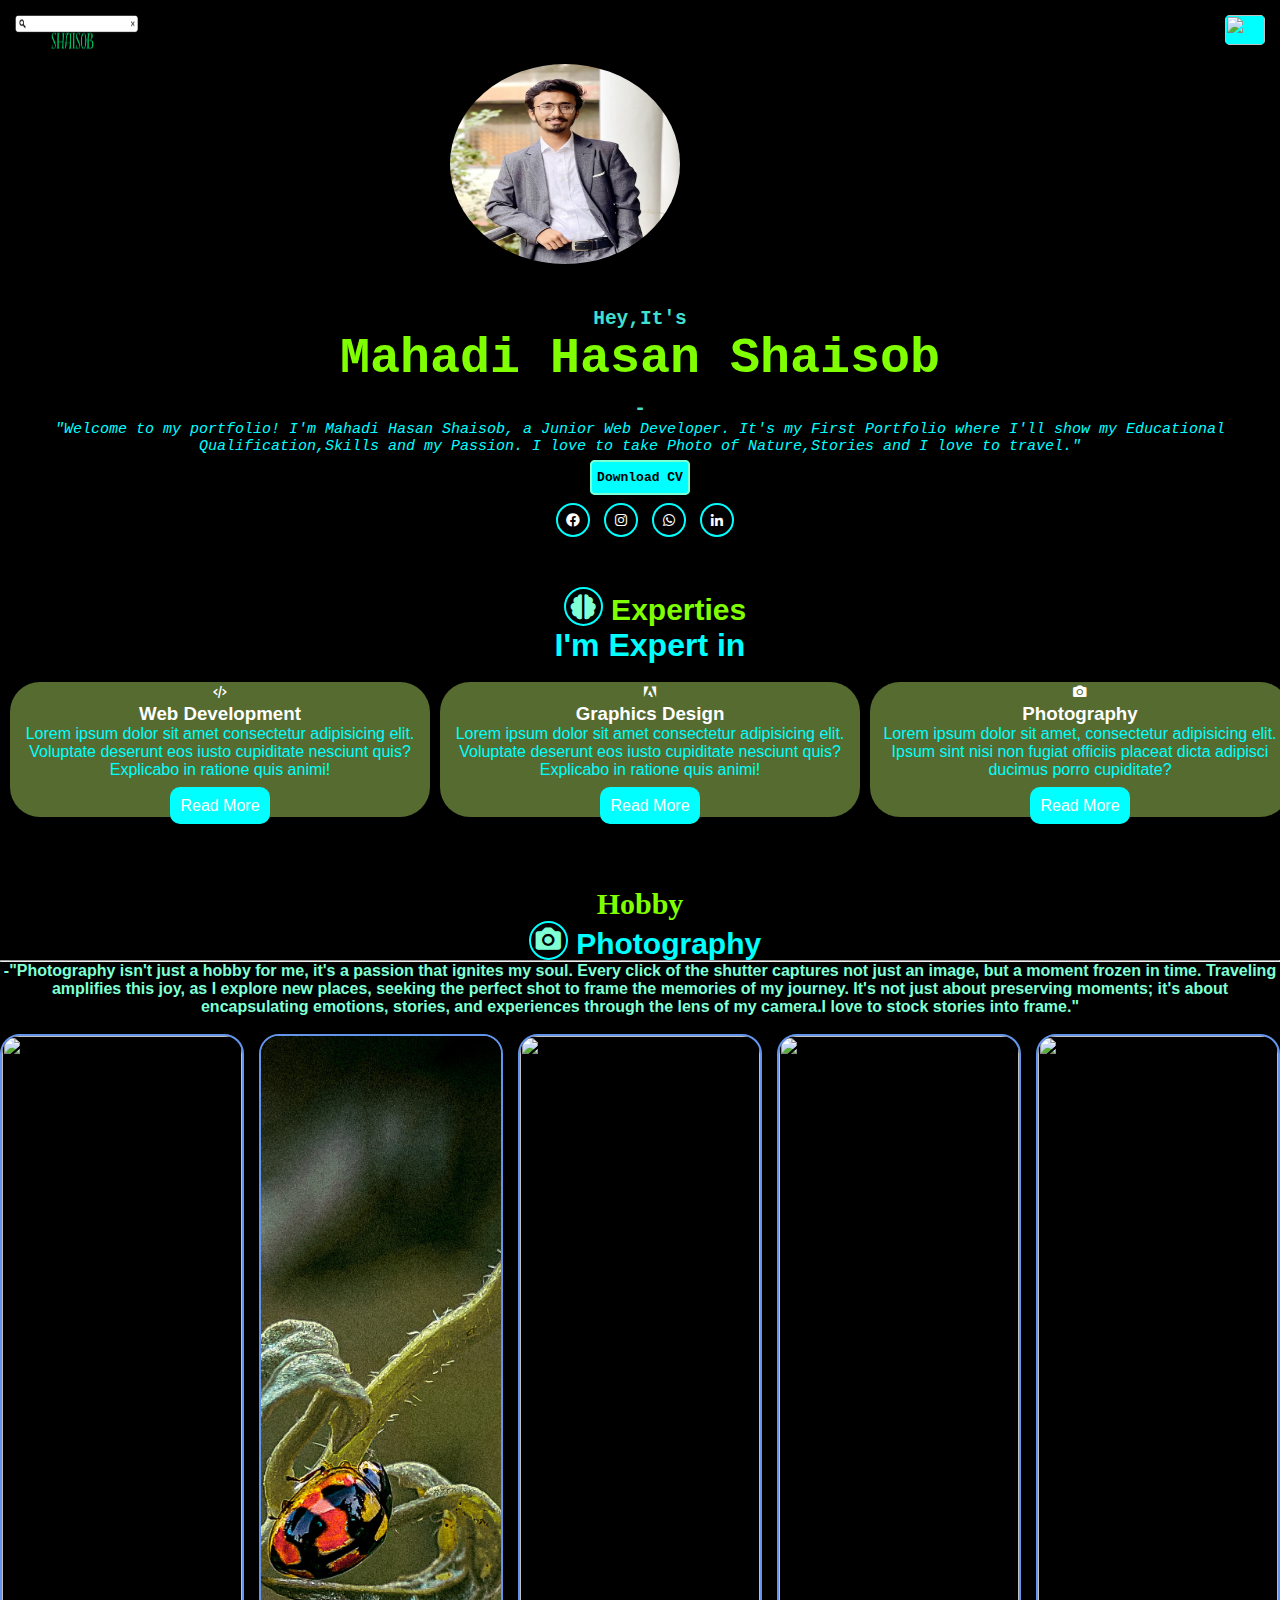
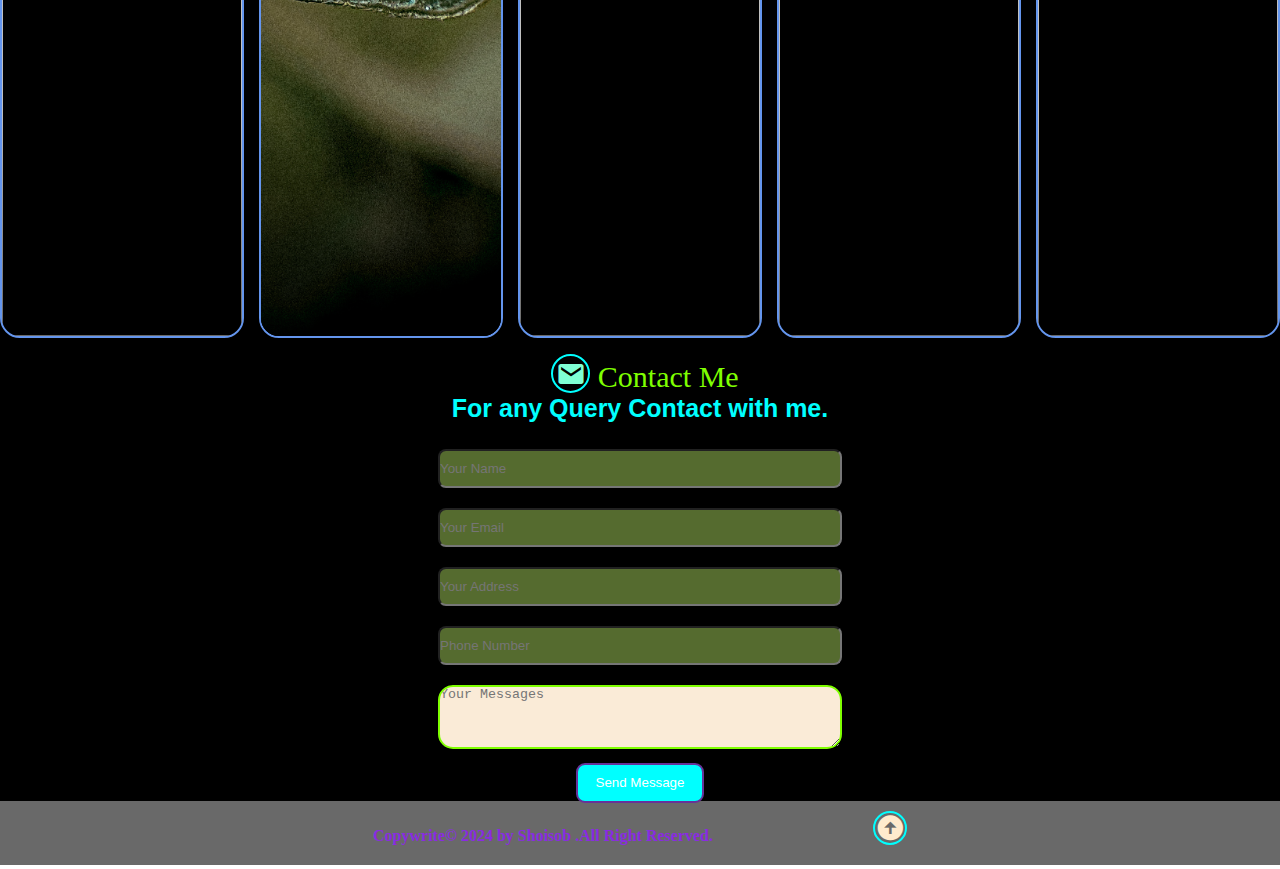
==== website.html @ 2670a04e "Add files via upload" ====
<!DOCTYPE html>
<html lang="en">
<head>
    <meta charset="UTF-8">
    <meta name="viewport" content="width=device-width, initial-scale=1.0">
    <title>Portfolio</title>
    <link rel="stylesheet" href="website.css">
    <meta name="viewport" content="width=device-width,initial-scale=1">
    <script src="https://cdn.jsdelivr.net/gh/cferdinandi/smooth-scroll/dist/smooth-scroll.polyfills.min.js"></script>
    <script src="https://unpkg.com/typed.js@2.0.15/dist/typed.umd.js"></script>
    <link href='https://unpkg.com/boxicons@2.1.4/css/boxicons.min.css' rel='stylesheet'>
    
</head>
<body>
    <section id="banner">
      <img src="Shaisob.png" alt="logo" class="logo">
      <br>
      <img src="photo_2024-03-20_15-53-41.jpg" alt="Image" class="picture">
      <div class="banner-text">
        <h2>Hey,It's</h2>
        <h1> Mahadi Hasan Shaisob</h1>
        <h2>-<span id="text"></span></h2>
        <p>"Welcome to my portfolio! I'm Mahadi Hasan Shaisob, a Junior Web Developer. It's my First Portfolio where I'll show my Educational Qualification,Skills and my Passion. I love to take Photo of Nature,Stories and I love to travel."</p>
        <br>
        <a href="Chapter-7.pdf" download=""  class="cv">Download CV</a>
      </div>
     <br>
      <div class="link">
        <a href="https://www.facebook.com/hasan.shoisob" target="_blank"><i class='bx bxl-facebook-circle'></i></a>
        <a href="https://www.instagram.com/_shoisob_is_here_/"><i class='bx bxl-instagram'></i></a>
        <a href="https://www.whatsapp.com/01850487332"><i class='bx bxl-whatsapp' ></i></a>
        <a href="https://www.linkedin.com/in/mahadi-hasan-shaisob-bb72892b9/"><i class='bx bxl-linkedin' ></i></a>
      </div>
     
    </section>
    <div id="nav">
        <ul>
            <li><a href="#banner"><i class='bx bx-home' ></i>    Home</a> </li><hr>
            <li><a href="#experties"><i class='bx bxs-brain'></i> Experties</a> </li><hr>
            <li><a href="#photo"><i class='bx bxs-camera-home'></i> Hobby</a> </li><hr>
            <li><a href="#contact"><i class='bx bx-message-rounded-dots'></i> Contact</a> </li>
        </ul>
      
    </div>
    <div id="navbtn">
     <img src="https://static.thenounproject.com/png/727792-200.png" id="menu">
    </div>




    <section id="experties">
      <div class="title-text">
        <p><i class='bx bxs-brain'></i> Experties</p>
        <h1>I'm Expert in</h1>
      </div>
      <br>
      
      <div class="services">
        <div class="service-box">
          <i class='bx bx-code-alt'></i>
          <h3>Web Development</h3>
          <p>
              Lorem ipsum dolor sit amet consectetur adipisicing elit. Voluptate deserunt eos iusto cupiditate nesciunt quis? Explicabo in ratione quis animi!
          </p>
          <br>
          <div class="service-box-option">
              <a href="" class="btn">Read More</a>
          </div>
          <div class="additional-text" style="display: none;">
            <br>
              Lorem ipsum dolor sit amet consectetur adipisicing elit. Sequi tempore repudiandae cumque aliquid officiis do!
          </div>
      </div>
      
      <div class="service-box">
        <i class='bx bxl-adobe'></i>
        <h3>Graphics Design</h3>
        <p>
            Lorem ipsum dolor sit amet consectetur adipisicing elit. Voluptate deserunt eos iusto cupiditate nesciunt quis? Explicabo in ratione quis animi!
        </p>
        <br>
        <div class="service-box-option">
            <a href="" class="btn">Read More</a>
        </div>
        <div class="additional-text" style="display: none;">
          <br>
            Lorem ipsum dolor sit amet consectetur adipisicing elit. Sequi tempore repudiandae cumque aliquid officiis!
        </div>
    </div>
    <div class="service-box">
      <i class='bx bxs-camera' ></i>
      <h3>Photography</h3>
      <p>
          Lorem ipsum dolor sit amet, consectetur adipisicing elit. Ipsum sint nisi non fugiat officiis placeat dicta adipisci ducimus porro cupiditate?
      </p>
      <br>
      
      <div class="service-box-option">
          <a href="" class="btn">Read More</a>
      </div>
      <div class="additional-text" style="display: none;">
          <br>
          Lorem ipsum dolor sit amet consectetur adipisicing elit. Sequi tempore repudiandae cumque aliquid officiis dolorem ?
      </div>
  </div>

      </div>

    </section>

    
    <section id="photo">
      <div class="photo-head">
        <p>Hobby</p>
        <h2><i class='bx bxs-camera' ></i> Photography</h2>
        <hr>
        <h4>
          -"Photography isn't just a hobby for me, it's a passion that ignites my soul. Every click of the shutter captures not just an image, but a moment frozen in time. Traveling amplifies this joy, as I explore new places, seeking the perfect shot to frame the memories of my journey. It's not just about preserving moments; it's about encapsulating emotions, stories, and experiences through the lens of my camera.I love to stock stories into frame."
        </h4>
      </div>
<br>

      <main class="fl">
        <div class="card">
         <img src="1623065511621.jpg" class="image">
         <div class="layer">
         <div class="info">
          <h1>Cumilla</h1>
          <p>Its a Historical building in Cumilla District which is a district of Chattogram Division of Bangladesh.The picture is taken by my in 2020 by POCO X2 Phone.</p>
         </div>
        </div>
        </div>
        <div class="card">
          <img src="1626006992149.jpg" class="image">
          <div class="layer">
            <div class="info">
              <h1>Macro</h1>
              <p>Lorem ipsum dolor sit amet consectetur adipisicing elit. Fugiat nemo vel, cum consequuntur voluptates reprehenderit nesciunt itaque placeat odit possimus!</p>
            </div>

          </div>
        </div>
        <div class="card">
          <img src="IMG_20201213_182558.jpg" class="image">
          <div class="layer">
            <div class="info">
              <h1>Pumpkin Flower</h1>
              <p>Lorem ipsum dolor sit amet consectetur adipisicing elit. Fugiat nemo vel, cum consequuntur voluptates reprehenderit nesciunt itaque placeat odit possimus!</p>
            </div>
            
          </div>
        </div>
        <div class="card">
          <img src="1627027050058-01.jpeg" class="image">
          <div class="layer">
            <div class="info">
              <h1>Astrophotography</h1>
              <p>Lorem ipsum dolor sit amet consectetur adipisicing elit. Fugiat nemo vel, cum consequuntur voluptates reprehenderit nesciunt itaque placeat odit possimus!</p>
            </div>
            
          </div>
        </div>
        <div class="card">
          <img src="1634563720175.jpg" class="image">
          <div class="layer">
            <div class="info">
              <h1>Kuakata</h1>
              <p>Lorem ipsum dolor sit amet consectetur adipisicing elit. Fugiat nemo vel, cum consequuntur voluptates reprehenderit nesciunt itaque placeat odit possimus!</p>
            </div>
            
          </div>
        </div>
      </main>

    
    <section id="contact">
      <div class="c-head">
        <p> <i class='bx bxs-envelope'></i> Contact Me</p>
        <h2>For any Query Contact with me. </h2>
      </div>
      <form name="submit-to-google-sheet">
        <input type="text"  name="name" required placeholder="Your Name">
        <input type="text"  name="email" required placeholder="Your Email">
        <input type="text" name="address" required placeholder="Your Address">
        <input type="text" name="phone" required placeholder="Phone Number">
        <textarea name="message" cols="10" rows="10" required placeholder="Your Messages"></textarea>
        <div class="contact-btn">
          <button type="submit" class="btn">Send Message</button>
        </div>
      </form>
     </section>
     <footer>
      <p>Copywrite&copy; 2024 by Shoisob .All Right Reserved.<a href="#banner"><i class='bx bxs-up-arrow-circle'></i></a></p>
      
     </footer>
     
     
    <script>
const scriptURL = 'https://script.google.com/macros/s/AKfycbzBo3YMO7nHUgeVL01lFaQPrJA62kRNwK0dk3lArqJwNI_aP7YwN_G43ooxHISIZo7I/exec'
        const form = document.forms['submit-to-google-sheet']
      
        form.addEventListener('submit', e => {
          e.preventDefault()
          fetch(scriptURL, { method: 'POST', body: new FormData(form)})
            .then(response => console.log('Success!', response))
            .catch(error => console.error('Error!', error.message))
        })
    </script>
   <script src="website.js"></script>

</body>
</html>
---- website.css ----
*{
    margin: 0px;
    padding: 0px;
    
    
}
#banner{
    background-color:black;
    height: 100%;
    width: 100%;
    
}
#banner, #features, #experties, #contact{
    background-color:black;

}
.logo{
    width: 150px;
    height: 60px;
    bottom:10px;
    color:red;  
    margin-right: 100px;

   
}
.picture{
    width:230px;
    height: 200px;
    border-radius: 50%;
    margin-left: 450px;
    
}
.picture:hover{
    box-shadow: 0 0 20px chartreuse;
}
.banner-text{
    text-align: center;
    justify-content:center ;
    font-family: monospace;
    margin-top: 40px;
}
.banner-text h1{
    font-size: 50px;
    font-weight: bolder;
    color: chartreuse;
    font-family: monospace;
}
.banner-text p{
    font-size: 15px;
    color:aqua;
    font-style: italic;

}
.banner-text h2{
    color:turquoise;
    font-weight: bolder;
}
.banner-text span{
    color:gold;
    font-size: 30px;
    font-style: italic;
    font-weight: bolder;
    font-family: Georgia, 'Times New Roman', Times, serif;

}

#nav{
    width: 180px;
    height: 100vh;
    position: fixed;
    top:0;
    right: -180px;
    background-color:aqua;
    transition: 0.5s;

    
}
#nav ul li{
    list-style: none;
    margin: 40px 10px;
    
}
#nav ul li a, #nav ul li a i{
    text-decoration: none;
    color: black;
    font-family: Arial, Helvetica, sans-serif;
    font-size: 17px;
    text-transform: uppercase;

}
#nav ul li a:hover{
    background-color: chartreuse;
    transition: 0.5s;
    border-radius: 5px;
    padding: 5px 5px 5px 5px;
}
#navbtn img{
    width: 40px;
    height: 30px;
    margin: 10px 10px;
    justify-content: end;
    border-radius: 5px;
    background-color:aqua ;
}
#navbtn{
    width: 50px;
    height: 50px;
    position: fixed;
    right: 15px;
    top: 5px;
    border-radius: 3px;
    cursor: pointer;

}
@media screen and (max-width: 991px) {
    .picture {
        margin-left: 50%;
        transform: translateX(-50%);
        width: 170px ;
        height: 120px ;
    }
    
    .logo {
        margin: 0;
        padding: 0;
        width: 110px ;
        height: 50px ;
        
    }
    
    .banner-text {
        margin-top: 20px;
    }
    
    #nav {
        width: 140px;
    }

    #navbtn {
        right: 5px;
    }
    .contact-btn .btn{
        width: 150px;
        height: 40px;
    }
    #photo{
        height: 100vmax;
        background-color: black;
    }
}

@media screen and (max-width: 770px) {
    .banner-text h1 {
        font-size: 40px;
    }

    .banner-btn a {
        display: block;
    }
}
#experties{
    width: 100%;
    height: 100%;
    padding:50px 10px;
    font-family:'Segoe UI', Tahoma, Geneva, Verdana, sans-serif;
    background-color: black;
    
    
}

.title-text{
    text-align: center;

}
.title-text p{
    margin:auto;
    font-size: 30px;
    font-weight: bold;
    color:chartreuse;
    position: relative;
    z-index: 1;
    display: inline-block;
}

.title-text h1, .photo-head h2{
    font-size: 50px;
    color: aqua;
    font-family: 'Segoe UI', Tahoma, Geneva, Verdana, sans-serif;
    font-size:xx-large;
}
#photo{
    width: 100%;
    height: 100%;
    display: inline-block;
    align-items: center;
    justify-content: center;
 
}
#photo::before{
    content: "";
    background-color: black;
    position: absolute;
    width: 100%;
    height: 100vmax;
    background-size: cover;
    background-position: center;
    filter: brightness(0.15);
    z-index: -1;

}
.fl{
    justify-content: center;
    width: 100%;
    height: 100vh;
    display: flex;
    gap: 15px;

}
.card{
    width: 20%;
    height: 100%;
    text-align: center;
    border-radius: 20px;
    cursor: pointer;
    overflow: hidden;
    border: 2px solid cornflowerblue;
}
.card:hover{
    width: 60%;
    transition: 1s;
}
.card .layer{
    width: 100%;
    height: 50%;
    margin-top: -250px;
    position: relative;
    background: linear-gradient(to top,rgba(0,0,0,0.9),transparent);
    
}
.card .layer .info{
    color: white;
    font-family: 'Times New Roman', Times, serif;
    font-weight: lighter;
    text-align: center;
    opacity: 0;
    margin-top: 20px;
}
.card:hover .layer .info{
    opacity: 1;
}
.card .image{
    width: 100%;
    height: 100vh;
    object-fit: cover;
}
.card:hover .image{
    transform: scale(1.2);
}

.photo-head{
    text-align: center;
    padding-top: 20px;
    justify-content: center;
    font-family: 'Trebuchet MS';
   

}
.photo-head p{
    margin:auto;
    font-size: 30px;
    font-weight: bold;
    color:chartreuse;
    position: relative;
    z-index: 1;
    display: inline-block;
}
.photo-head h2{
    font-size: 30px;
    color: aqua;

}
.photo-head h4{
    color:aquamarine;
    font-family:'Gill Sans', 'Gill Sans MT', Calibri, 'Trebuchet MS', sans-serif;
}

#contact{
    width: 100%;
    height: 100%;

}

.c-head{
    padding-top: 20px;
}

.c-head p{
    margin:auto;
    font-size: 30px;
    color:chartreuse;
    text-align: center;
    
}
.c-head p i, .photo-head h2 i, .title-text p i{
    text-decoration: none;
    display: inline-flex;
    text-align: center;
    justify-content: center;
    align-items: center;
    width: 35px;
    height: 35px;
    background: transparent;
    border: 2px solid aqua;
    border-radius: 50%; 
    margin-left:10px; 
    color: aquamarine; 
     
 }
 .c-head p i:hover, .photo-head h2 i:hover, .title-text p i:hover{
     background-color: aqua;
     color: black;
     box-shadow: 0 0 20px aqua;
 }
.c-head h2{
    font-size: 25px;
    color: aqua;
    text-align: center;
    font-family: 'Lucida Sans', 'Lucida Sans Regular', 'Lucida Grande', 'Lucida Sans Unicode', Geneva, Verdana, sans-serif;

}
.cv{
    
    padding: 8px 5px;
    border: 2px solid aquamarine;
    border-radius: 5px;
    background-color: aqua;
    color: black;
    font-weight: bolder;
    text-decoration: none;
    
}
.cv:hover{
    box-shadow: 0 0  20px aqua;
   
    
}
.link{
    text-align: center;
}
.link a{
   text-decoration: none;
   display: inline-flex;
   text-align: center;
   justify-content: center;
   align-items: center;
   width: 30px;
   height: 30px;
   background: transparent;
   border: 2px solid aqua;
   border-radius: 50%; 
   margin-left:10px; 
   color: aquamarine; 
    
}
.link a:hover{
    background-color: aqua;
    color: black;
    box-shadow: 0 0 20px aqua;
}
.services{
    display: flex;
    justify-items: center;
    align-items: center;
    grid-gap: 10px;
    
    
}
.service-box{
    flex: 1 1 18rem;
    padding: 2px 1px 2px;
    text-align: center;
    border-radius: 30px;
    background-color:darkolivegreen;
    
}

.service-box h3,i{
    color:white;
}
.service-box p, .service-box2 p, .service-box3 p{
    color: aqua;
}
.btn{
    text-decoration: none;
    color:white;
    background-color: aqua;
    border-radius: 10px;
    padding:10px 10px;
    margin-bottom:10px;
    
}
.btn:hover{
    box-shadow:0 0 15px aqua;
    color:black;
}
.service-box:hover{
    transform: translateY(.7rem);
    transform: 1s;
}
form{
    text-align: center;
    max-width: 50rem;
    margin: 1rem auto;
    margin-bottom: 3rem;
    
}
form input{
    width:50%;
    height: 35px;
    margin:10px;
    color:white;
    background-color:darkolivegreen;
    border-radius: 8px;
}
form textarea{
    width:50%;
    height: 60px;
    margin:10px;
    color:black;
    background-color:antiquewhite;
    border:2px solid chartreuse;
    border-radius: 15px;
}
.contact-btn button{
    width:16%;
    height: 40px;
    background-color:aqua;
    border:2px solid rebeccapurple;
    border-radius: 9px;
    margin-bottom: 10px;

}
.contact-btn button:hover{
    box-shadow: 0 0 30px aqua;
    background-color: aqua;
    border-color: aqua;
    color:black;
    
}
footer{
    background-color:dimgray;
    margin-top: -60px;
    padding-bottom: 20px;
}
footer p{
    color:blueviolet;
    font-family:Cambria, Cochin, Georgia, Times, 'Times New Roman', serif;
    text-align: center;
    font-weight: bold;
    padding-top:10px; 
}
footer p a{
    margin-left:150px;
}
footer a i{
    width: 30px;
    height: 30px;
    background: transparent;
    border: 2px solid aqua;
    border-radius: 50%; 
    margin-left:10px;
    font-size: 30px; 
    color:blanchedalmond; 
     
 }
 footer a{
    display: inline-flex;
    text-decoration: none;
    
 }
 footer a i:hover{
    background-color: aqua;
    color: black;
    box-shadow: 0 0 20px aqua;
 }
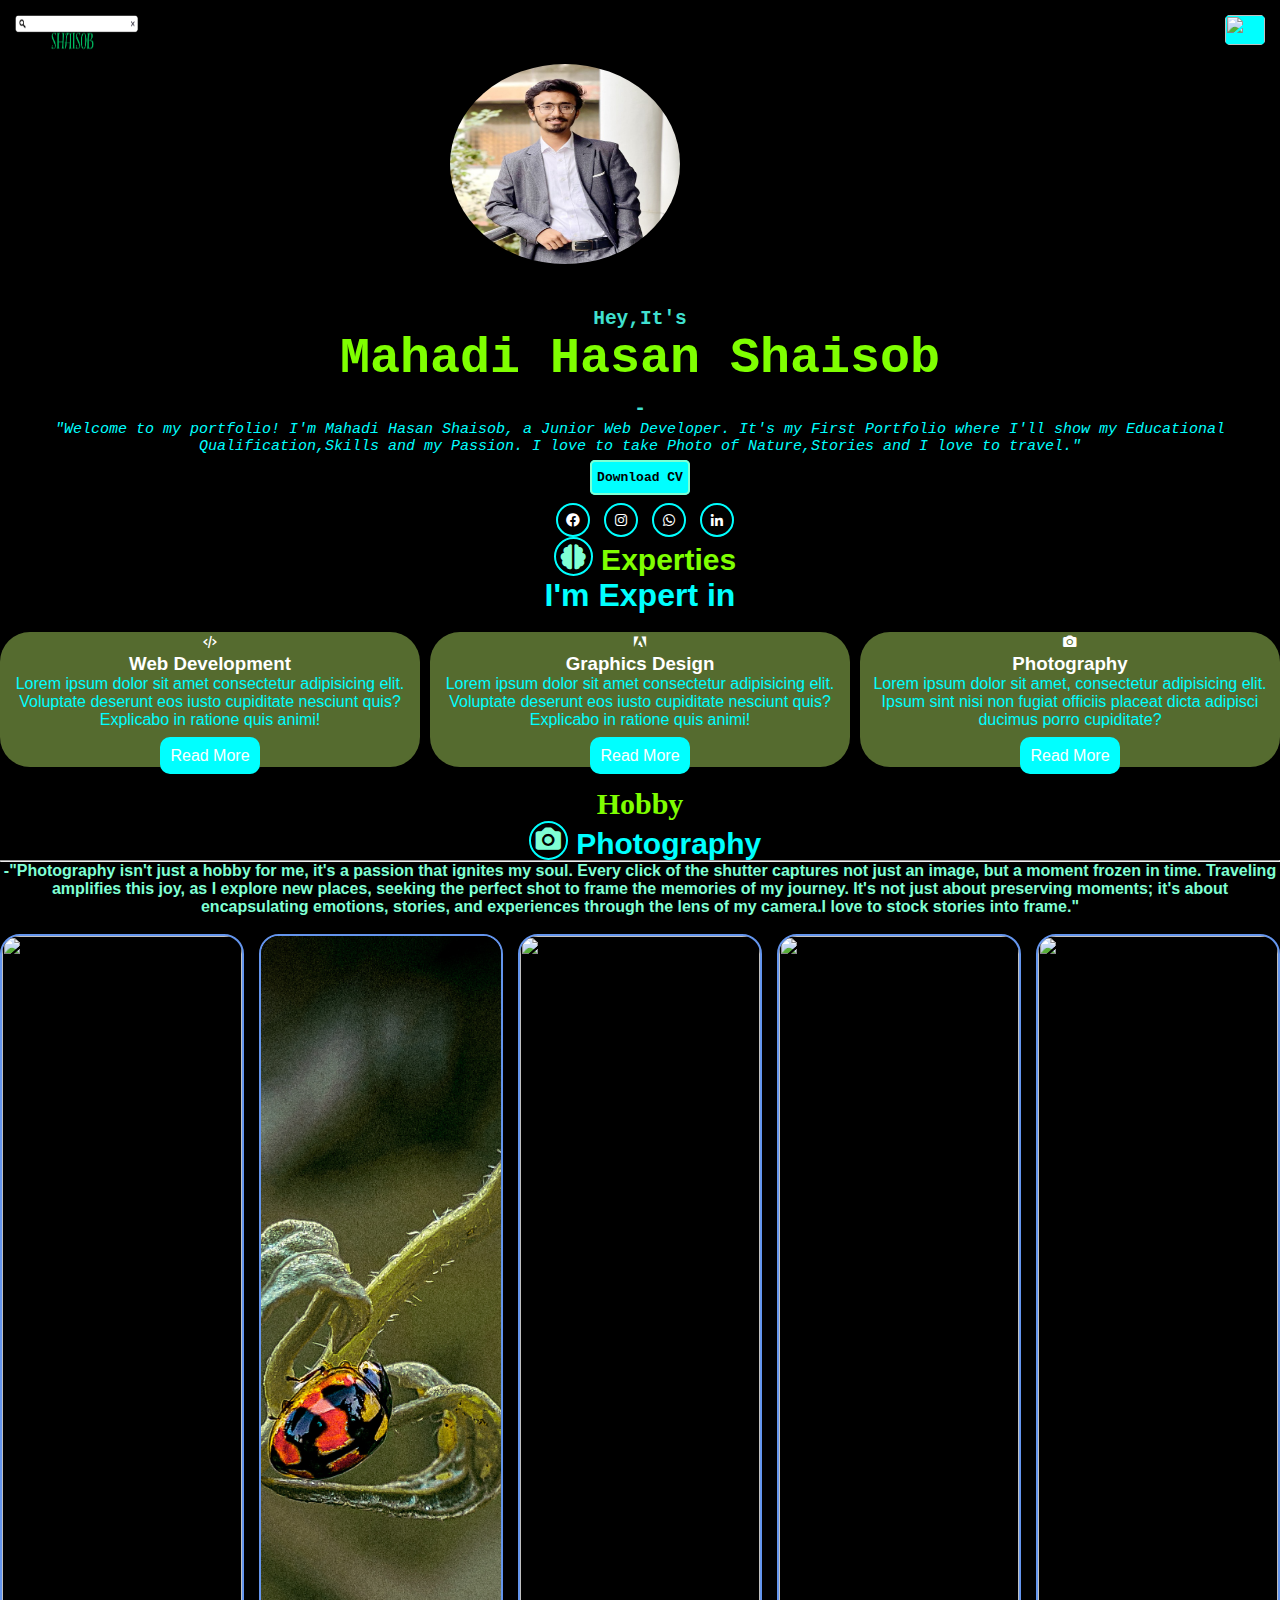
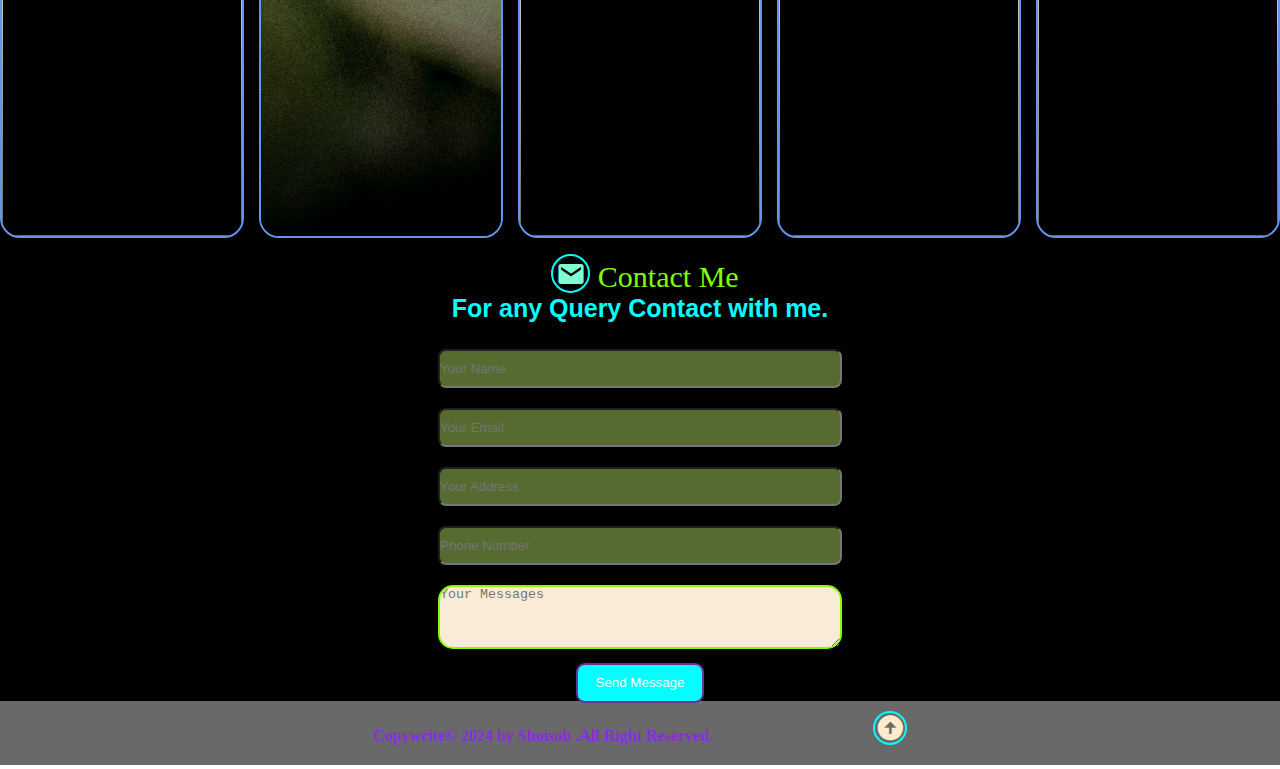
==== commit 9d19582f: "Update website.html" ====
--- a/website.html
+++ b/website.html
@@ -22,7 +22,7 @@
         <h2>-<span id="text"></span></h2>
         <p>"Welcome to my portfolio! I'm Mahadi Hasan Shaisob, a Junior Web Developer. It's my First Portfolio where I'll show my Educational Qualification,Skills and my Passion. I love to take Photo of Nature,Stories and I love to travel."</p>
         <br>
-        <a href="Chapter-7.pdf" download=""  class="cv">Download CV</a>
+        <a href="BubbleCV (3).pdf" download=""  class="cv">Download CV</a>
       </div>
      <br>
       <div class="link">
@@ -210,4 +210,4 @@
    <script src="website.js"></script>
 
 </body>
-</html>+</html>
--- a/website.css
+++ b/website.css
@@ -161,7 +161,6 @@
 #experties{
     width: 100%;
     height: 100%;
-    padding:50px 10px;
     font-family:'Segoe UI', Tahoma, Geneva, Verdana, sans-serif;
     background-color: black;
     
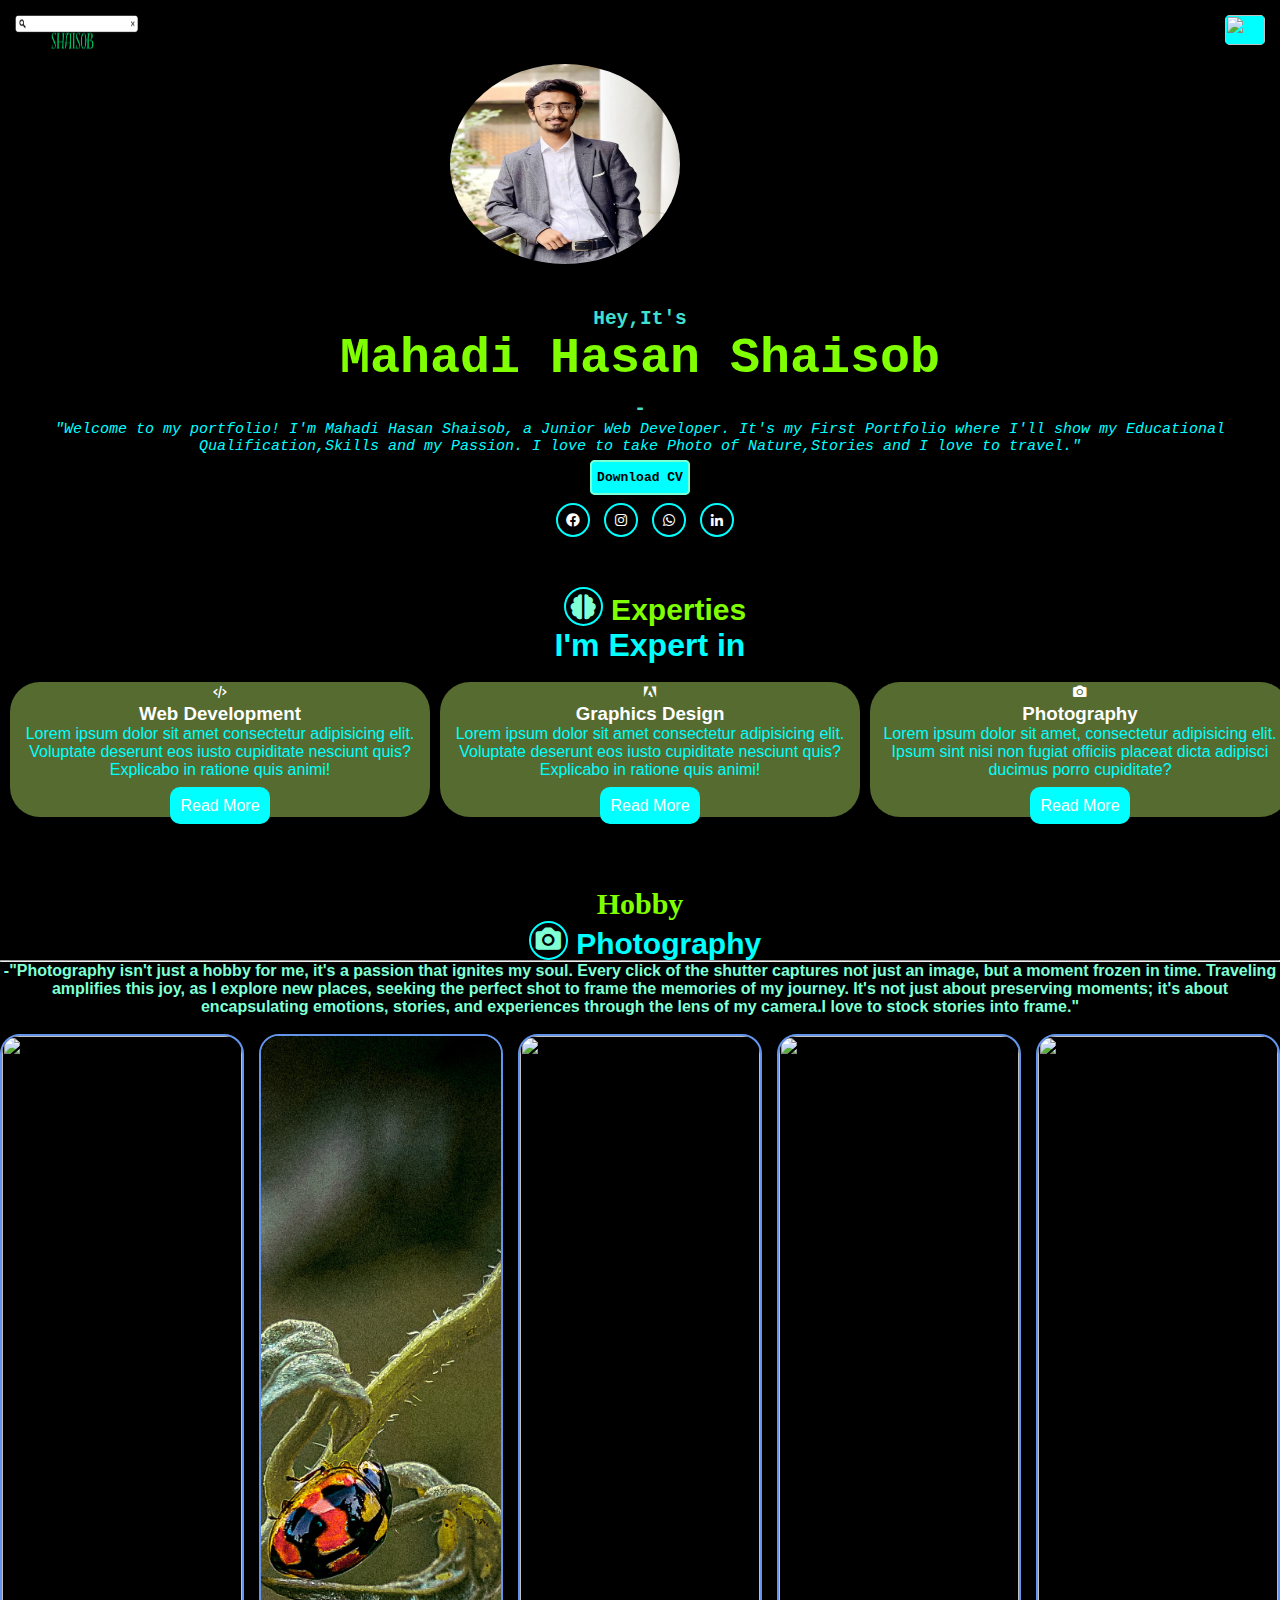
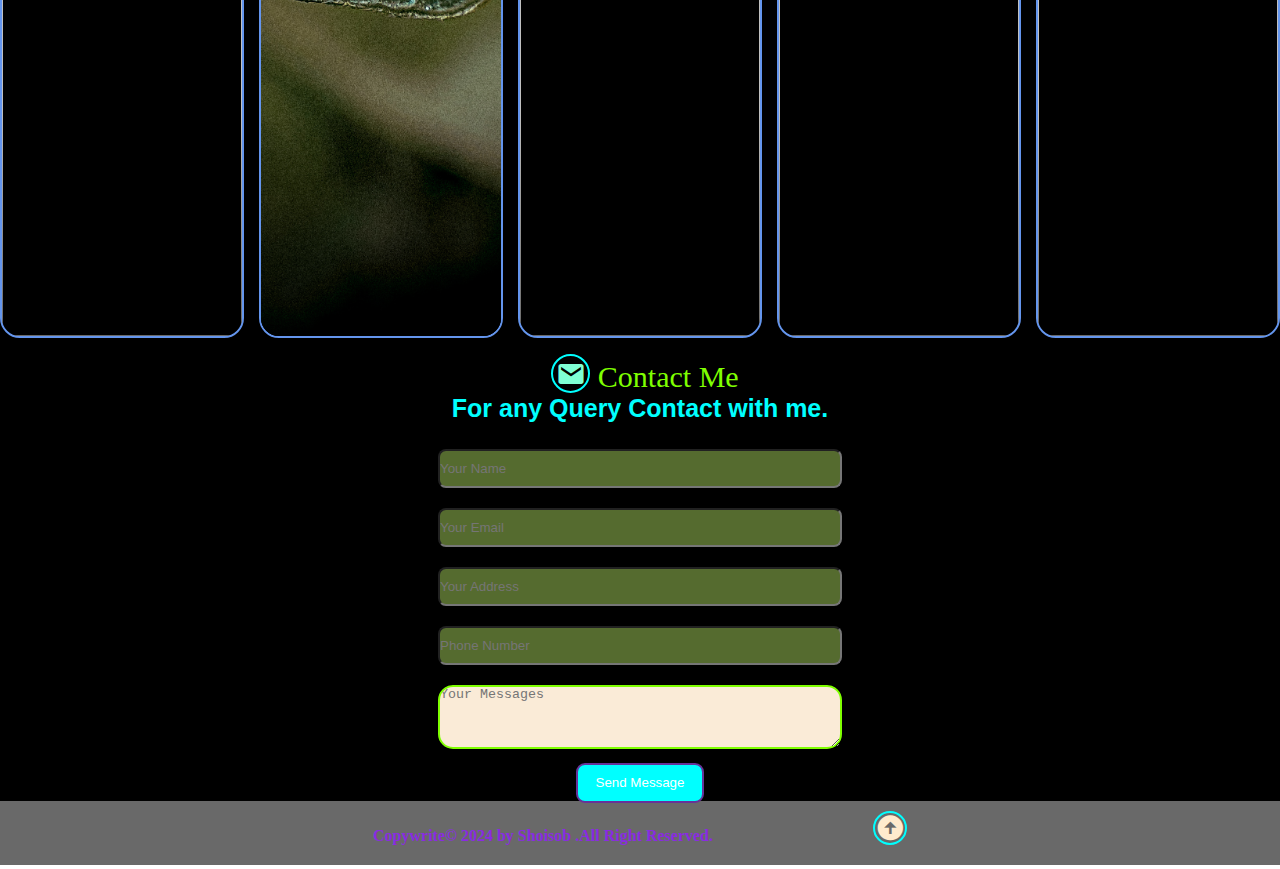
==== commit 1e72c786: "Add files via upload" ====
--- a/website.html
+++ b/website.html
@@ -22,7 +22,7 @@
         <h2>-<span id="text"></span></h2>
         <p>"Welcome to my portfolio! I'm Mahadi Hasan Shaisob, a Junior Web Developer. It's my First Portfolio where I'll show my Educational Qualification,Skills and my Passion. I love to take Photo of Nature,Stories and I love to travel."</p>
         <br>
-        <a href="BubbleCV (3).pdf" download=""  class="cv">Download CV</a>
+        <a href="Chapter-7.pdf" download=""  class="cv">Download CV</a>
       </div>
      <br>
       <div class="link">
@@ -210,4 +210,4 @@
    <script src="website.js"></script>
 
 </body>
-</html>
+</html>--- a/website.css
+++ b/website.css
@@ -161,6 +161,7 @@
 #experties{
     width: 100%;
     height: 100%;
+    padding:50px 10px;
     font-family:'Segoe UI', Tahoma, Geneva, Verdana, sans-serif;
     background-color: black;
     
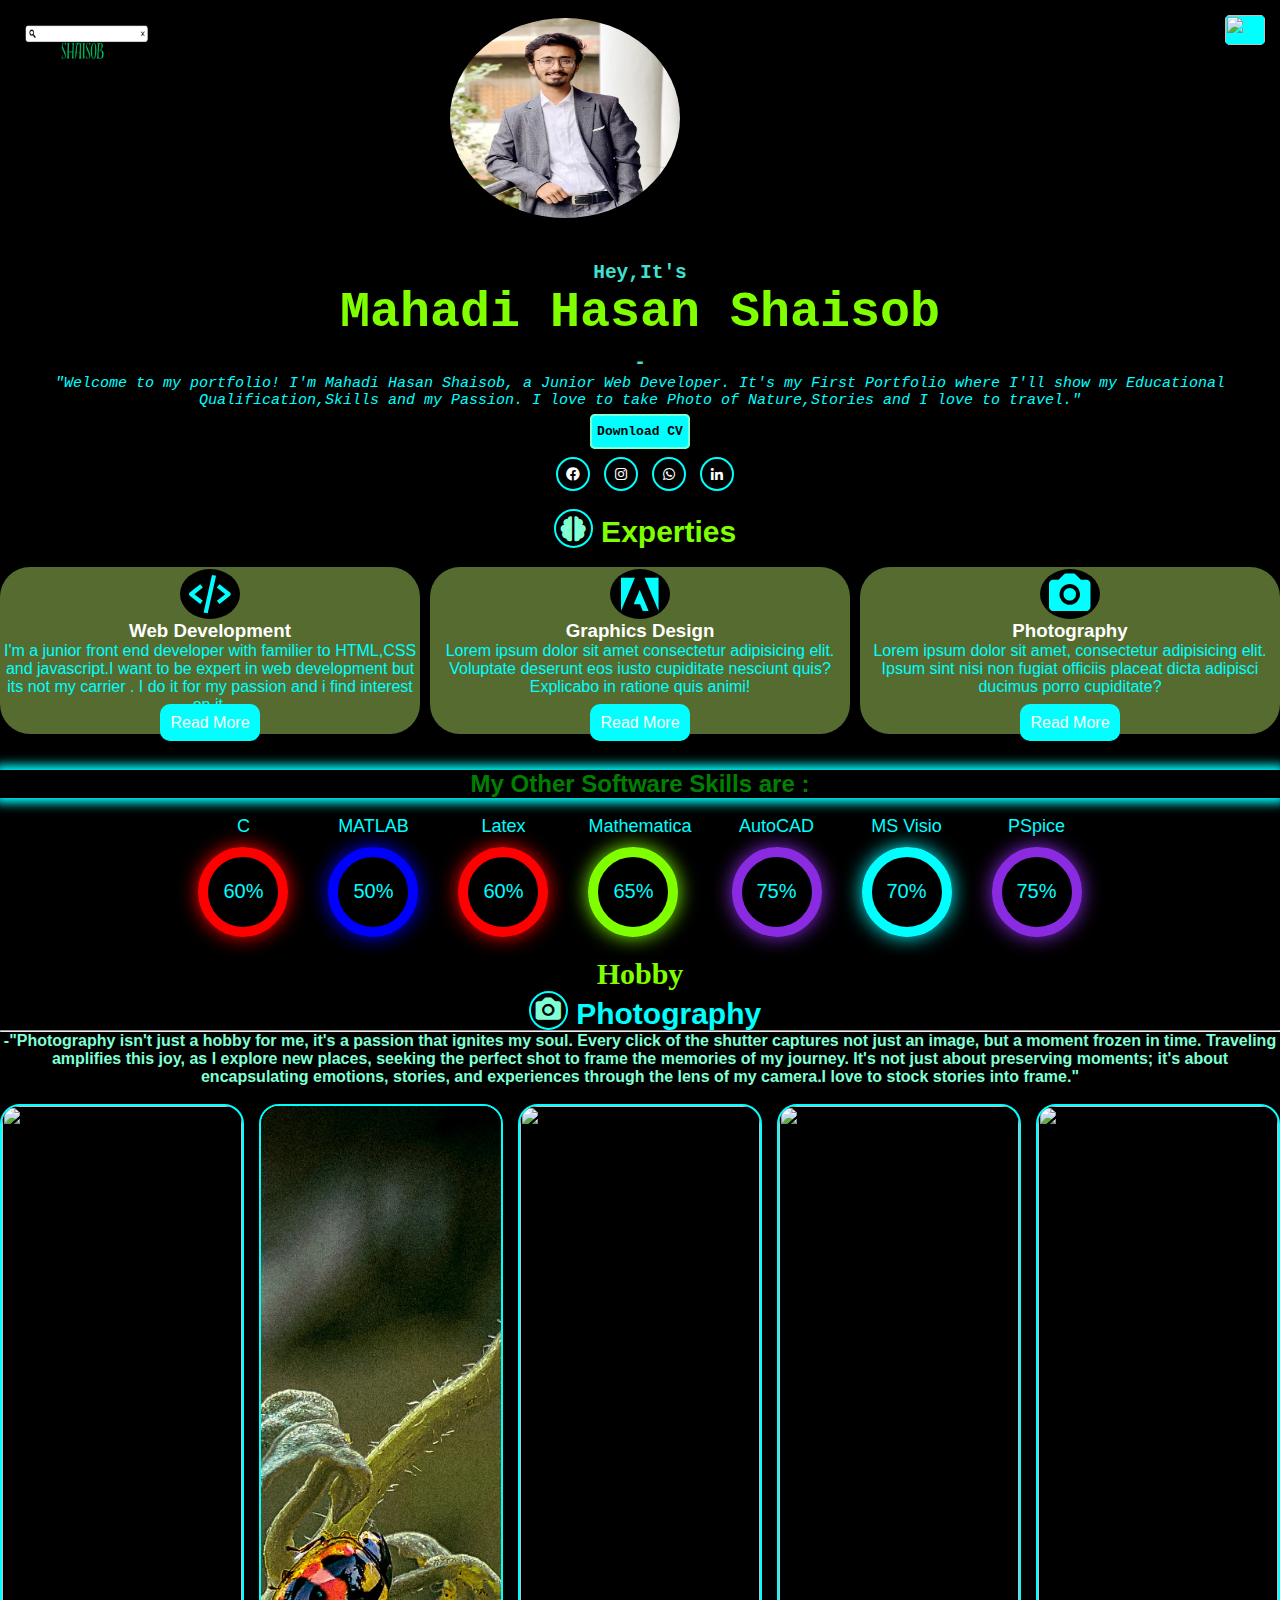
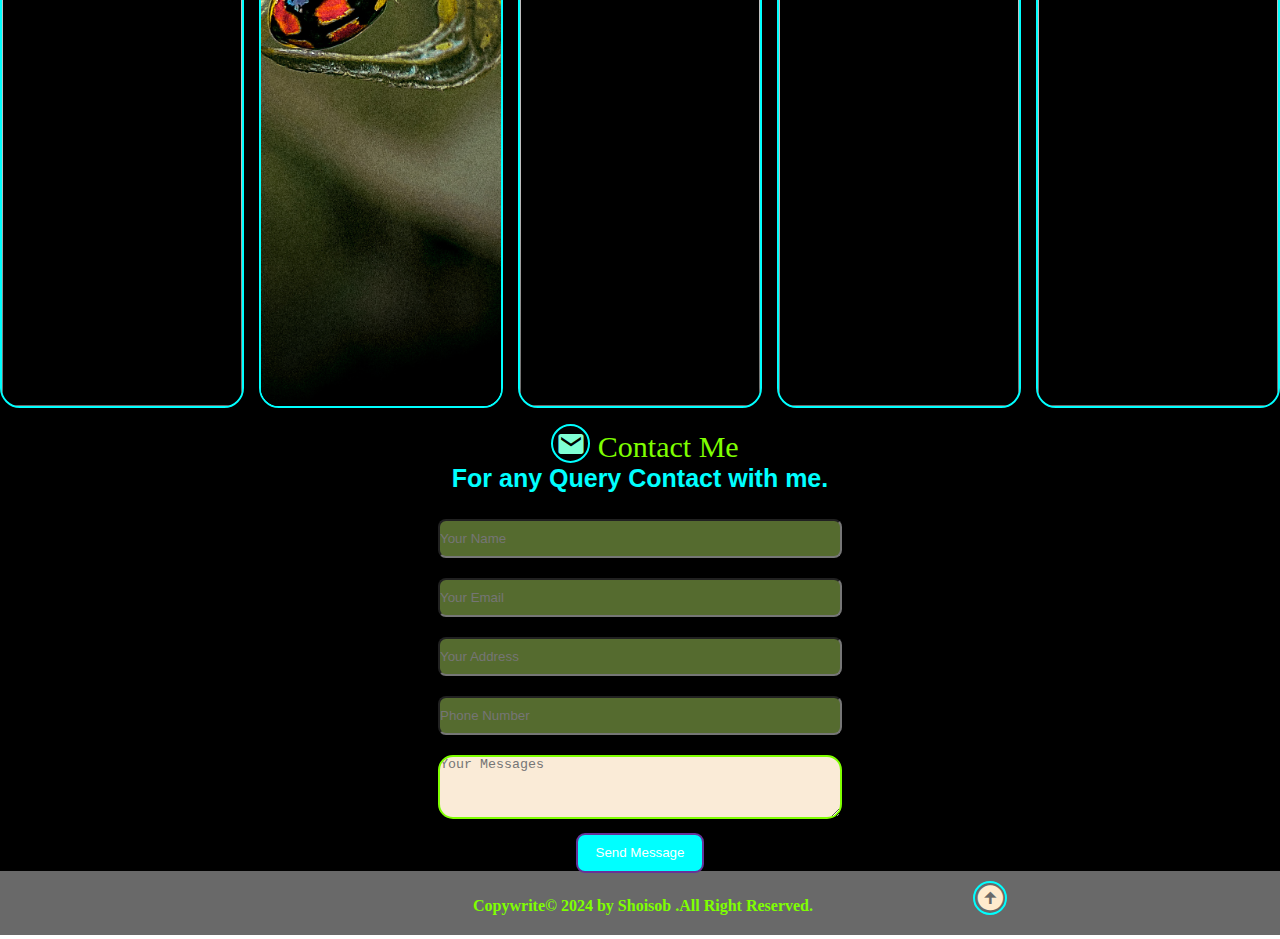
==== commit d3873dc3: "Add files via upload" ====
--- a/website.html
+++ b/website.html
@@ -9,11 +9,13 @@
     <script src="https://cdn.jsdelivr.net/gh/cferdinandi/smooth-scroll/dist/smooth-scroll.polyfills.min.js"></script>
     <script src="https://unpkg.com/typed.js@2.0.15/dist/typed.umd.js"></script>
     <link href='https://unpkg.com/boxicons@2.1.4/css/boxicons.min.css' rel='stylesheet'>
+    <script src="https://cdn.jsdelivr.net/npm/kursor@0.0.14/dist/kursor.js"></script>
+    <link rel="stylesheet" href="https://unpkg.com/kursor/dist/kursor.css">
     
 </head>
 <body>
     <section id="banner">
-      <img src="Shaisob.png" alt="logo" class="logo">
+      <a href="#banner"> <img src="Shaisob.png"  alt="logo" class="logo"></a>
       <br>
       <img src="photo_2024-03-20_15-53-41.jpg" alt="Image" class="picture">
       <div class="banner-text">
@@ -22,7 +24,7 @@
         <h2>-<span id="text"></span></h2>
         <p>"Welcome to my portfolio! I'm Mahadi Hasan Shaisob, a Junior Web Developer. It's my First Portfolio where I'll show my Educational Qualification,Skills and my Passion. I love to take Photo of Nature,Stories and I love to travel."</p>
         <br>
-        <a href="Chapter-7.pdf" download=""  class="cv">Download CV</a>
+        <a href="BubbleCV (3).pdf" download=""  class="cv">Download CV</a>
       </div>
      <br>
       <div class="link">
@@ -31,7 +33,7 @@
         <a href="https://www.whatsapp.com/01850487332"><i class='bx bxl-whatsapp' ></i></a>
         <a href="https://www.linkedin.com/in/mahadi-hasan-shaisob-bb72892b9/"><i class='bx bxl-linkedin' ></i></a>
       </div>
-     
+     <br>
     </section>
     <div id="nav">
         <ul>
@@ -52,7 +54,7 @@
     <section id="experties">
       <div class="title-text">
         <p><i class='bx bxs-brain'></i> Experties</p>
-        <h1>I'm Expert in</h1>
+      
       </div>
       <br>
       
@@ -61,15 +63,14 @@
           <i class='bx bx-code-alt'></i>
           <h3>Web Development</h3>
           <p>
-              Lorem ipsum dolor sit amet consectetur adipisicing elit. Voluptate deserunt eos iusto cupiditate nesciunt quis? Explicabo in ratione quis animi!
-          </p>
+              I'm a junior front end developer with familier to HTML,CSS and javascript.I want to be expert in web development but its not my carrier . I do it for my passion and i find interest on it. 
           <br>
           <div class="service-box-option">
               <a href="" class="btn">Read More</a>
           </div>
           <div class="additional-text" style="display: none;">
             <br>
-              Lorem ipsum dolor sit amet consectetur adipisicing elit. Sequi tempore repudiandae cumque aliquid officiis do!
+            I think the work which a person find interest he should do this. Without any passion a person is nothing. So i enjoy it a lot.
           </div>
       </div>
       
@@ -104,7 +105,40 @@
           Lorem ipsum dolor sit amet consectetur adipisicing elit. Sequi tempore repudiandae cumque aliquid officiis dolorem ?
       </div>
   </div>
-
+      </div>
+      <br>
+      <br>
+      <h2 class="sk">My Other Software Skills are : </h2>
+      <br>
+      <div class="skills">
+        <div class="skill">
+          <div class="skill-name">C</div>
+          <div class="skill-ring" data-percent="60"></div>
+        </div>
+        <div class="skill">
+          <div class="skill-name">MATLAB</div>
+          <div class="skill-ring" data-percent="50"></div>
+        </div>
+        <div class="skill">
+          <div class="skill-name">Latex</div>
+          <div class="skill-ring" data-percent="60"></div>
+        </div>
+        <div class="skill">
+          <div class="skill-name">Mathematica</div>
+          <div class="skill-ring" data-percent="65"></div>
+        </div>
+        <div class="skill">
+          <div class="skill-name">AutoCAD</div>
+          <div class="skill-ring" data-percent="75"></div>
+        </div>
+        <div class="skill">
+          <div class="skill-name">MS Visio</div>
+          <div class="skill-ring" data-percent="70"></div>
+        </div>
+        <div class="skill">
+          <div class="skill-name">PSpice</div>
+          <div class="skill-ring" data-percent="75"></div>
+        </div>
       </div>
 
     </section>
@@ -136,7 +170,7 @@
           <div class="layer">
             <div class="info">
               <h1>Macro</h1>
-              <p>Lorem ipsum dolor sit amet consectetur adipisicing elit. Fugiat nemo vel, cum consequuntur voluptates reprehenderit nesciunt itaque placeat odit possimus!</p>
+              <p>This is a macro photography clicked by me on POCO X2 phone.It was clciked by Gcam macro config in 2020.Then it was edited by Adobe lightroom for more strong macro.The gcam is more preferable than stock camera for good shot! </p>
             </div>
 
           </div>
@@ -179,7 +213,8 @@
         <p> <i class='bx bxs-envelope'></i> Contact Me</p>
         <h2>For any Query Contact with me. </h2>
       </div>
-      <form name="submit-to-google-sheet">
+      <form action="https://api.web3forms.com/submit" method="POST">
+        <input type="hidden" name="access_key" value="917a480c-fcb9-4d50-a1c1-10dae9e3d084">
         <input type="text"  name="name" required placeholder="Your Name">
         <input type="text"  name="email" required placeholder="Your Email">
         <input type="text" name="address" required placeholder="Your Address">
@@ -196,18 +231,10 @@
      </footer>
      
      
-    <script>
-const scriptURL = 'https://script.google.com/macros/s/AKfycbzBo3YMO7nHUgeVL01lFaQPrJA62kRNwK0dk3lArqJwNI_aP7YwN_G43ooxHISIZo7I/exec'
-        const form = document.forms['submit-to-google-sheet']
-      
-        form.addEventListener('submit', e => {
-          e.preventDefault()
-          fetch(scriptURL, { method: 'POST', body: new FormData(form)})
-            .then(response => console.log('Success!', response))
-            .catch(error => console.error('Error!', error.message))
-        })
-    </script>
-   <script src="website.js"></script>
+
+   <script src="website.js">
+    
+   </script>
 
 </body>
 </html>--- a/website.css
+++ b/website.css
@@ -9,20 +9,21 @@
     height: 100%;
     width: 100%;
     
+    
 }
 #banner, #features, #experties, #contact{
     background-color:black;
 
 }
-.logo{
+.logo {
     width: 150px;
     height: 60px;
-    bottom:10px;
-    color:red;  
-    margin-right: 100px;
-
-   
-}
+    position: fixed;
+    top: 10px; /* Adjust as needed */
+    left: 10px; /* Adjust as needed */
+    z-index: 9999; /* Ensure it's on top of other content */
+}
+
 .picture{
     width:230px;
     height: 200px;
@@ -161,7 +162,6 @@
 #experties{
     width: 100%;
     height: 100%;
-    padding:50px 10px;
     font-family:'Segoe UI', Tahoma, Geneva, Verdana, sans-serif;
     background-color: black;
     
@@ -223,11 +223,12 @@
     border-radius: 20px;
     cursor: pointer;
     overflow: hidden;
-    border: 2px solid cornflowerblue;
+    border: 2px solid aqua;
 }
 .card:hover{
     width: 60%;
     transition: 1s;
+    box-shadow: 0 0 40px aqua;
 }
 .card .layer{
     width: 100%;
@@ -366,6 +367,7 @@
     background-color: aqua;
     color: black;
     box-shadow: 0 0 20px aqua;
+    
 }
 .services{
     display: flex;
@@ -381,9 +383,18 @@
     text-align: center;
     border-radius: 30px;
     background-color:darkolivegreen;
-    
-}
-
+
+    
+}
+.service-box i{
+    font-size: 50px;
+    width: 60px;
+    height: 50px;
+    justify-content: center;
+    border-radius: 50%;
+    background-color: black;
+    color: aqua;
+}
 .service-box h3,i{
     color:white;
 }
@@ -404,8 +415,8 @@
     color:black;
 }
 .service-box:hover{
-    transform: translateY(.7rem);
-    transform: 1s;
+    box-shadow: 0 0 20px aqua;
+    border : 2px solid aqua
 }
 form{
     text-align: center;
@@ -453,9 +464,10 @@
     padding-bottom: 20px;
 }
 footer p{
-    color:blueviolet;
+    color:chartreuse;
     font-family:Cambria, Cochin, Georgia, Times, 'Times New Roman', serif;
     text-align: center;
+    margin-left: 200px;
     font-weight: bold;
     padding-top:10px; 
 }
@@ -483,3 +495,89 @@
     color: black;
     box-shadow: 0 0 20px aqua;
  }
+
+
+ .skills {
+    display: flex;
+    justify-content: center;
+  }
+  
+  .skill {
+    text-align: center;
+    margin: 0 20px;
+  }
+  
+  .skill-name {
+    color: aqua;
+    font-size: 18px;
+    margin-bottom: 10px;
+  }
+  
+  .skill-ring {
+    position: relative;
+    width: 70px;
+    height: 70px;
+    border-radius: 50%;
+    background-color: transparent;
+    border: 10px solid transparent; /* Transparent border */
+    display: flex;
+    justify-content: center;
+    align-items: center;
+  }
+  .sk{
+    color:green;
+    text-align: center;
+    box-shadow: 0 0 10px 5px aqua;
+    
+  }
+  .skill-ring::after {
+    content: attr(data-percent) '%';
+    font-size: 20px;
+    color: aqua;
+  }
+  
+  [data-percent='60'] {
+    border: 10px solid red; 
+    box-shadow: 0 0 20px red;
+  }
+    
+  [data-percent='50'] {
+    border: 10px solid blue; 
+    box-shadow: 0 0 20px blue;
+  }
+  [data-percent='65'] {
+    border: 10px solid chartreuse; 
+    box-shadow: 0 0 20px chartreuse;
+  }
+  [data-percent='75'] {
+    border: 10px solid blueviolet; 
+    box-shadow: 0 0 20px blueviolet;
+  }
+  [data-percent='70'] {
+    border: 10px solid aqua; 
+    box-shadow: 0 0 20px aqua;
+  }
+
+
+
+
+  [data-percent='60']:hover{
+    border: 10px solid black; 
+    box-shadow: 0 0 20px whitesmoke;
+  }
+  [data-percent='50']:hover{
+    border: 10px solid white; 
+    box-shadow: 0 0 20px yellowgreen;
+  }
+  [data-percent='65']:hover{
+    
+    box-shadow: 0 0 30px white;
+  }
+  [data-percent='75']:hover{
+    border:10px solid burlywood ;
+    box-shadow: 0 0 30px white;
+  }
+  [data-percent='70']:hover{
+    border:10px solid red;
+    box-shadow: 0 0 30px white;
+  }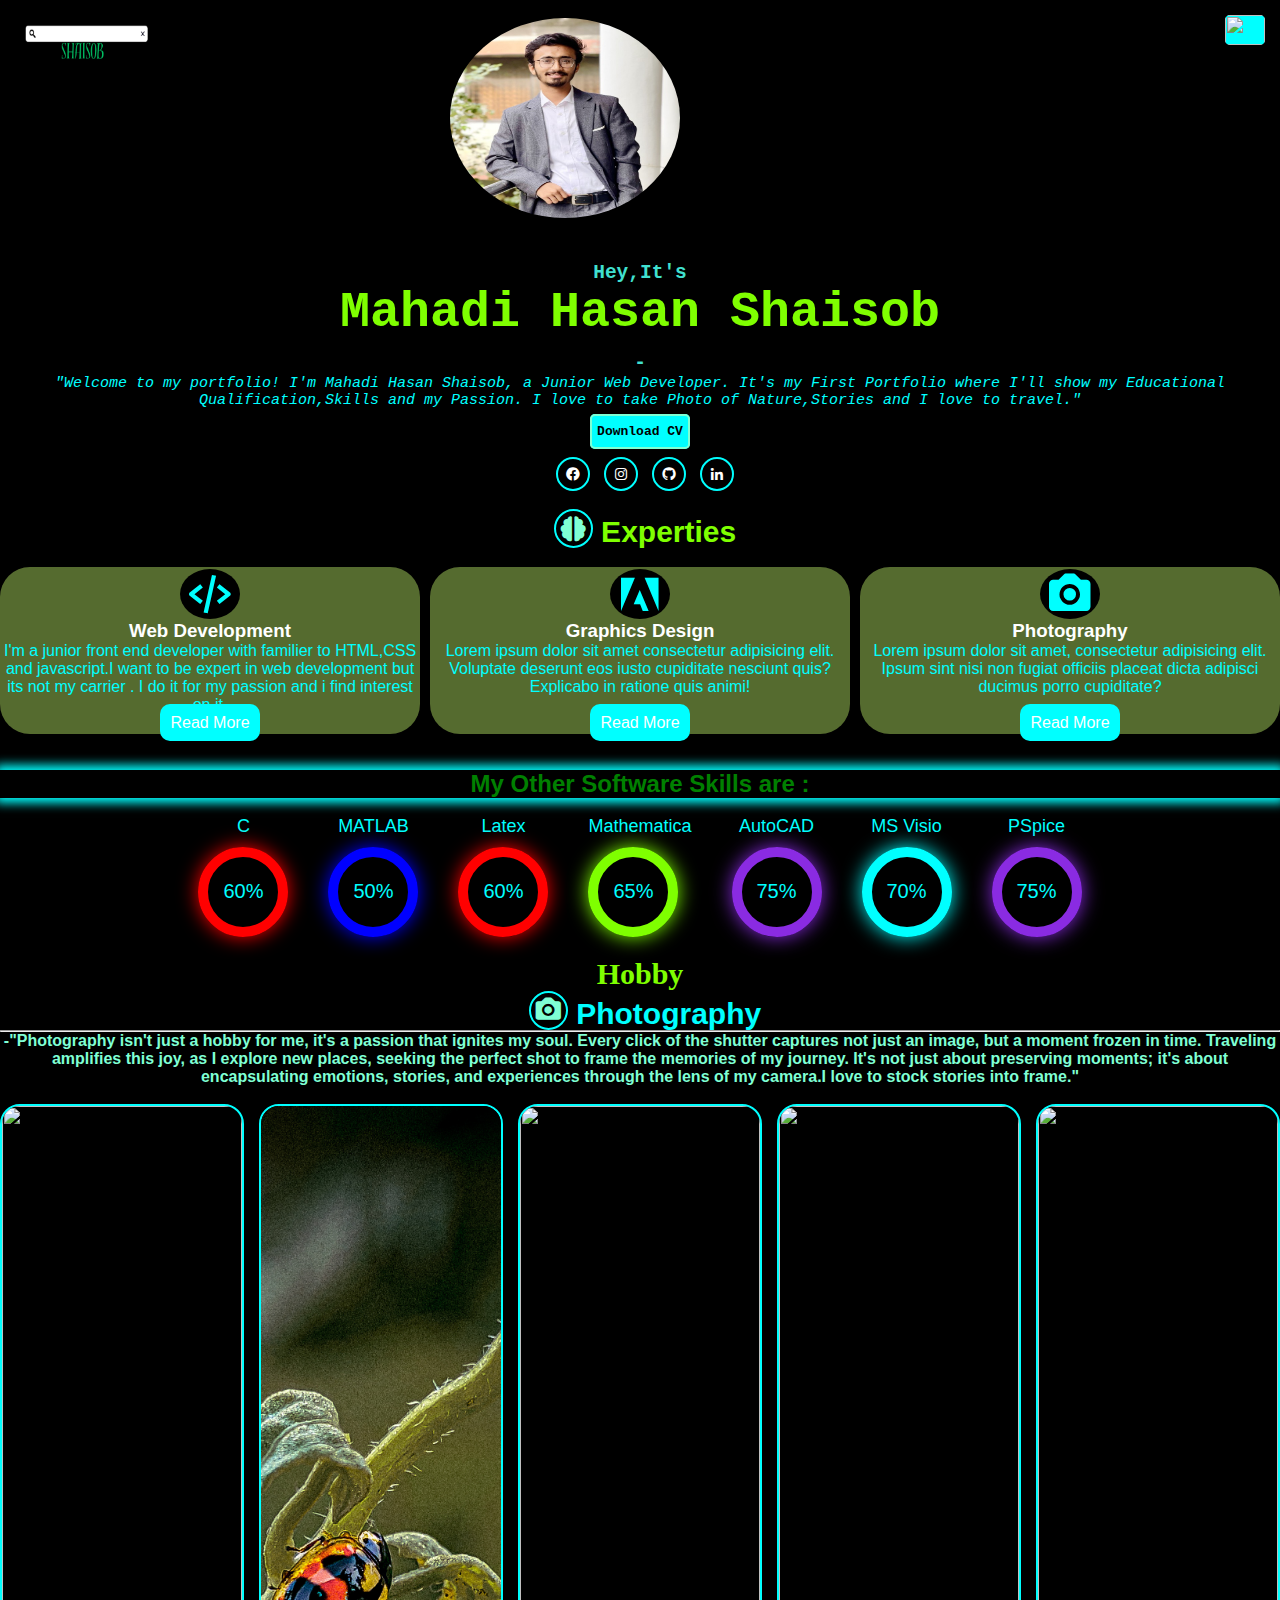
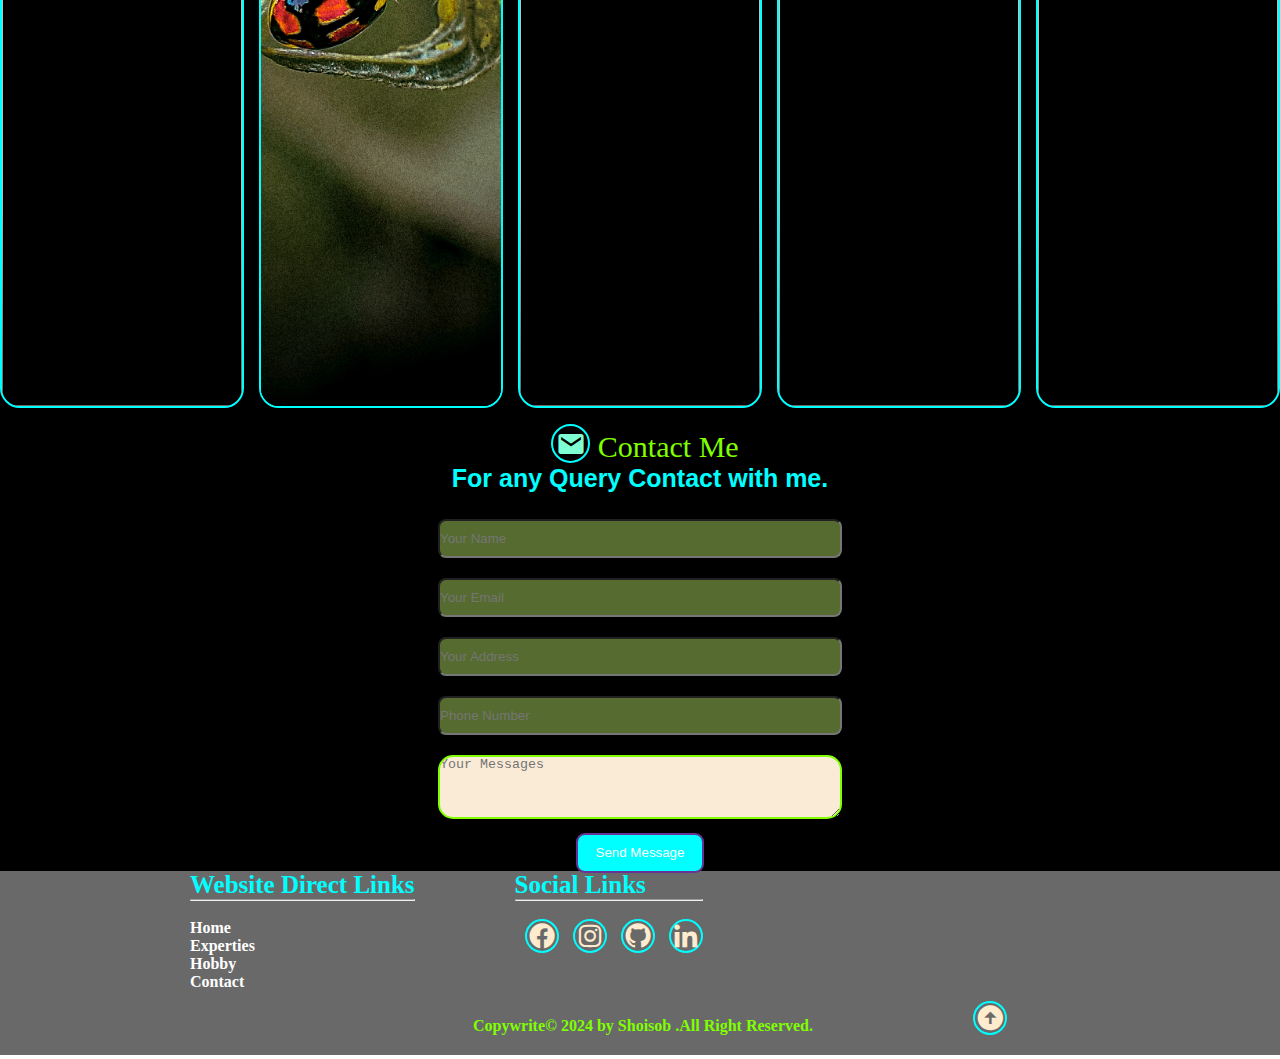
==== commit 7eea6718: "Add files via upload" ====
--- a/website.html
+++ b/website.html
@@ -29,9 +29,9 @@
      <br>
       <div class="link">
         <a href="https://www.facebook.com/hasan.shoisob" target="_blank"><i class='bx bxl-facebook-circle'></i></a>
-        <a href="https://www.instagram.com/_shoisob_is_here_/"><i class='bx bxl-instagram'></i></a>
-        <a href="https://www.whatsapp.com/01850487332"><i class='bx bxl-whatsapp' ></i></a>
-        <a href="https://www.linkedin.com/in/mahadi-hasan-shaisob-bb72892b9/"><i class='bx bxl-linkedin' ></i></a>
+        <a href="https://www.instagram.com/_shoisob_is_here_/" target="blank"><i class='bx bxl-instagram'></i></a>
+        <a href="https://github.com/shoisob2004037" target="blank"><i class='bx bxl-github' ></i></a>
+        <a href="https://www.linkedin.com/in/mahadi-hasan-shaisob-bb72892b9/" target="blank"><i class='bx bxl-linkedin' ></i></a>
       </div>
      <br>
     </section>
@@ -226,8 +226,30 @@
       </form>
      </section>
      <footer>
+      <div class="footer">
+        <div class="col1">
+          <h3>Website Direct Links</h3>
+          <hr>
+          <br>
+          <ul>
+            <li><a href="#banner">Home</a> </li>
+            <li><a href="#experties">Experties</a> </li>
+            <li><a href="#photo">Hobby</a> </li>
+            <li><a href="#contact">Contact</a> </li>
+          </ul>
+        </div>
+        <div class="col2">
+          <h3>Social Links</h3>
+          <hr>
+          <br>
+          <a href="https://www.facebook.com/hasan.shoisob" target="_blank"><i class='bx bxl-facebook-circle'></i></a>
+          <a href="https://www.instagram.com/_shoisob_is_here_/" target="blank"><i class='bx bxl-instagram'></i></a>
+          <a href="https://github.com/shoisob2004037" target="blank"><i class='bx bxl-github' ></i></a>
+          <a href="https://www.linkedin.com/in/mahadi-hasan-shaisob-bb72892b9/" target="blank"><i class='bx bxl-linkedin' ></i></a>
+        </div>
+      
+      </div>
       <p>Copywrite&copy; 2024 by Shoisob .All Right Reserved.<a href="#banner"><i class='bx bxs-up-arrow-circle'></i></a></p>
-      
      </footer>
      
      
--- a/website.css
+++ b/website.css
@@ -463,6 +463,27 @@
     margin-top: -60px;
     padding-bottom: 20px;
 }
+.footer{
+    display: flex;
+    gap: 100px;
+    margin-left: 190px;
+    font-family: Cambria, Cochin, Georgia, Times, 'Times New Roman', serif;
+}
+.col1 h3 , .col2 h3{
+    font-size: 25px;
+    color: aqua;
+}
+.col1 ul li{
+    list-style: none;
+}
+.col1 ul li a{
+    color: white;
+    font-weight: bold;
+}
+.col2 a{
+    color: black;
+    
+}
 footer p{
     color:chartreuse;
     font-family:Cambria, Cochin, Georgia, Times, 'Times New Roman', serif;
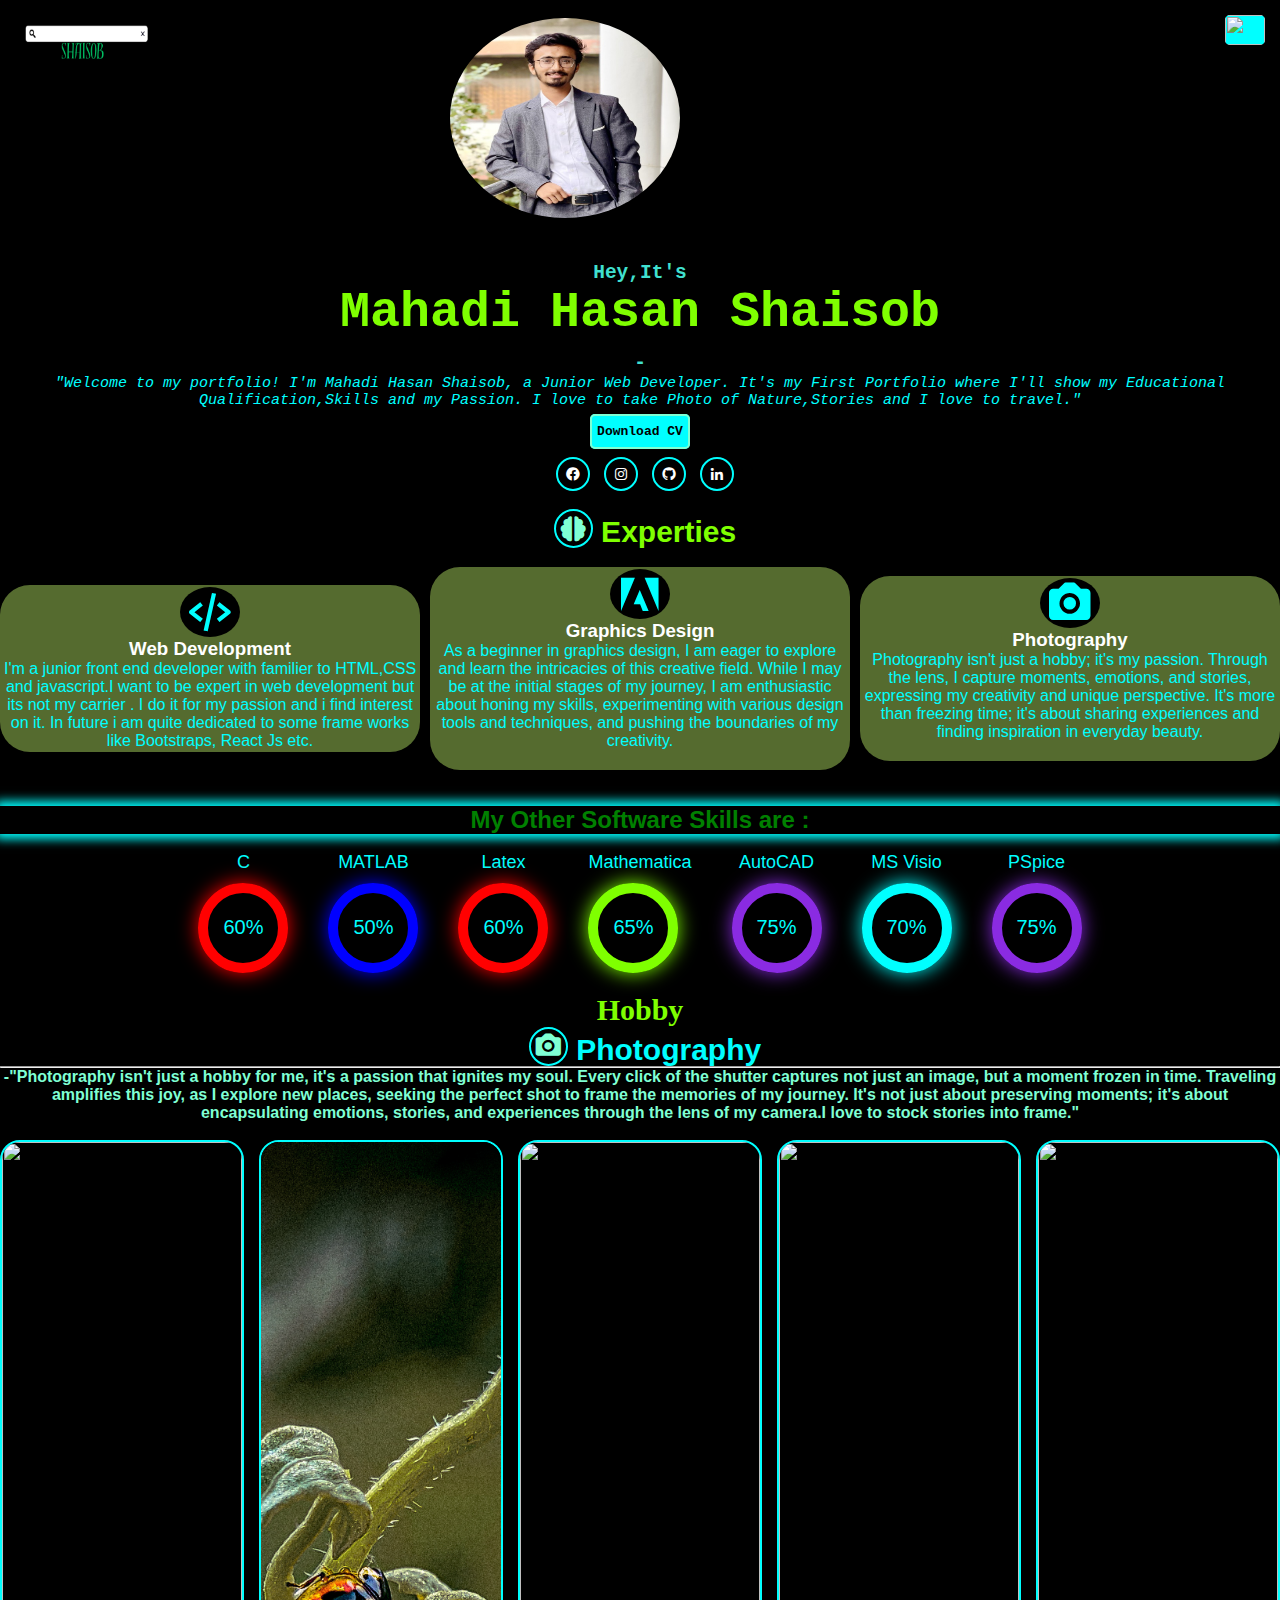
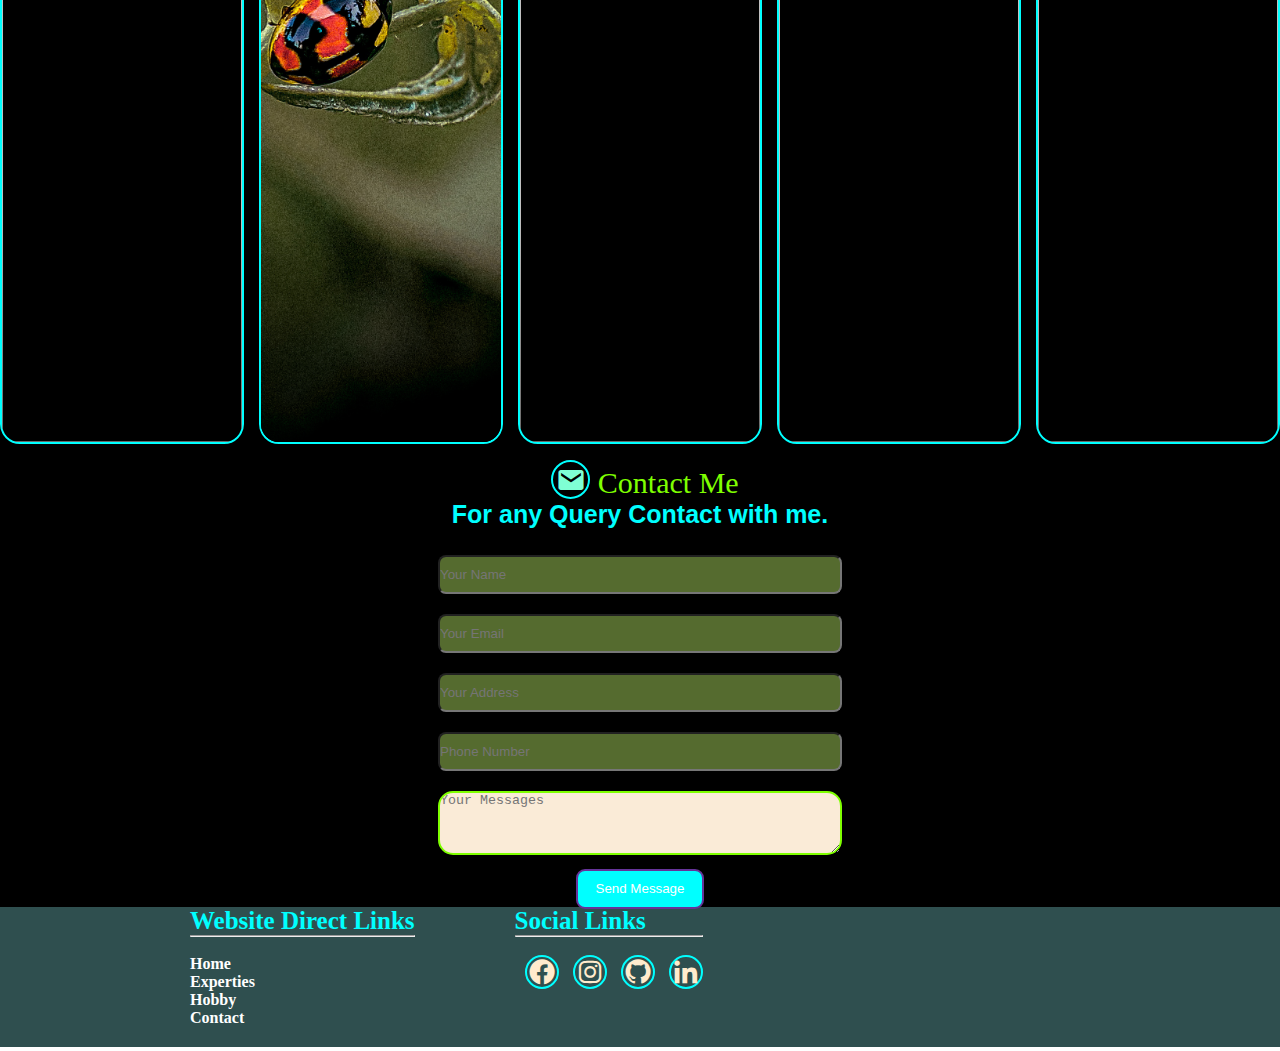
==== commit 0f0a4f6e: "Add files via upload" ====
--- a/website.html
+++ b/website.html
@@ -63,43 +63,31 @@
           <i class='bx bx-code-alt'></i>
           <h3>Web Development</h3>
           <p>
-              I'm a junior front end developer with familier to HTML,CSS and javascript.I want to be expert in web development but its not my carrier . I do it for my passion and i find interest on it. 
-          <br>
-          <div class="service-box-option">
-              <a href="" class="btn">Read More</a>
-          </div>
-          <div class="additional-text" style="display: none;">
-            <br>
-            I think the work which a person find interest he should do this. Without any passion a person is nothing. So i enjoy it a lot.
-          </div>
+              I'm a junior front end developer with familier to HTML,CSS and javascript.I want to be expert in web development but its not my carrier . I do it for my passion and i find interest on it. In future i am quite dedicated to some frame works like Bootstraps, React Js etc.
+          <br>
+          
+          
       </div>
       
       <div class="service-box">
         <i class='bx bxl-adobe'></i>
         <h3>Graphics Design</h3>
         <p>
-            Lorem ipsum dolor sit amet consectetur adipisicing elit. Voluptate deserunt eos iusto cupiditate nesciunt quis? Explicabo in ratione quis animi!
+          As a beginner in graphics design, I am eager to explore and learn the intricacies of this creative field. While I may be at the initial stages of my journey, I am enthusiastic about honing my skills, experimenting with various design tools and techniques, and pushing the boundaries of my creativity. 
         </p>
         <br>
-        <div class="service-box-option">
-            <a href="" class="btn">Read More</a>
-        </div>
-        <div class="additional-text" style="display: none;">
-          <br>
-            Lorem ipsum dolor sit amet consectetur adipisicing elit. Sequi tempore repudiandae cumque aliquid officiis!
-        </div>
+       
+        
     </div>
     <div class="service-box">
       <i class='bx bxs-camera' ></i>
       <h3>Photography</h3>
       <p>
-          Lorem ipsum dolor sit amet, consectetur adipisicing elit. Ipsum sint nisi non fugiat officiis placeat dicta adipisci ducimus porro cupiditate?
+        Photography isn't just a hobby; it's my passion. Through the lens, I capture moments, emotions, and stories, expressing my creativity and unique perspective. It's more than freezing time; it's about sharing experiences and finding inspiration in everyday beauty.
       </p>
       <br>
       
-      <div class="service-box-option">
-          <a href="" class="btn">Read More</a>
-      </div>
+      
       <div class="additional-text" style="display: none;">
           <br>
           Lorem ipsum dolor sit amet consectetur adipisicing elit. Sequi tempore repudiandae cumque aliquid officiis dolorem ?
@@ -249,7 +237,7 @@
         </div>
       
       </div>
-      <p>Copywrite&copy; 2024 by Shoisob .All Right Reserved.<a href="#banner"><i class='bx bxs-up-arrow-circle'></i></a></p>
+      
      </footer>
      
      
--- a/website.css
+++ b/website.css
@@ -121,11 +121,12 @@
         height: 120px ;
     }
     
+    
     .logo {
         margin: 0;
         padding: 0;
-        width: 110px ;
-        height: 50px ;
+        width: 80px ;
+        height: 40px ;
         
     }
     
@@ -148,11 +149,122 @@
         height: 100vmax;
         background-color: black;
     }
-}
-
-@media screen and (max-width: 770px) {
+    .service-box {
+        width: 100%; /* Make all expertise sections full width */
+        height: auto; /* Allow height to adjust based on content */
+        margin-bottom: 20px; /* Add spacing between expertise sections */
+      }
+    
+}
+@media screen and (max-width: 991px) {
+    .skills {
+      flex-wrap: wrap;
+      align-items: center;
+      justify-content: center;
+      
+    }
+  
+    .skill {
+      flex-basis: 50%; /* Show two skills per row */
+      margin-bottom: 20px; /* Adjust spacing */
+      align-items: center;
+    }
+  
+    .skill-ring {
+      width: 50px; /* Decrease the width */
+      height: 50px; /* Decrease the height */
+      
+    }
+  
+    .skill-ring::after {
+      font-size: 16px; /* Decrease the font size */
+    }
+    .sk{
+        font-size: 20px;
+    }
+    .footer{
+        margin-left: 0; /* Remove left margin */
+        padding-left: 0; /* Remove left padding */
+      }
+      .footer .col1 h3, .footer .col2 h3{
+        font-size: 15px;
+        margin: 0px;
+    }
+    .footer .col1 ul li a , .footer .col2 a{
+        font-size: 15px;
+       
+    }
+    .footer .col1{
+        margin-left: 0px;
+    }
+    footer p{
+        font-size: 18px;
+        
+    }
+    
+  }
+  
+  @media screen and (max-width: 770px) {
     .banner-text h1 {
         font-size: 40px;
+    }
+    .footer p a i{
+      margin-left: 0px;
+    }
+    .skills {
+      flex-wrap: wrap;
+      align-items: center;
+      justify-content: center;
+      
+    }
+    .logo{
+      margin:0;
+      Padding:0;
+      width: 110px;
+      height: 50px;
+    }
+   .picture{
+     margin-top:40px;
+   }
+    .skill {
+      flex-basis: 50%; /* Show two skills per row */
+      margin-bottom: 20px; /* Adjust spacing */
+      align-items: center;
+    }
+  
+    .skill-ring {
+      width: 50px; /* Decrease the width */
+      height: 50px; /* Decrease the height */
+      
+    }
+  
+    .skill-ring::after {
+      font-size: 16px; /* Decrease the font size */
+    }
+    .sk{
+        font-size: 20px;
+    }
+      .footer .col1 h3, .footer .col2 h3{
+        font-size: 15px;
+        color: aqua;
+        margin-top:20px;
+        text-align: center;
+    }
+    .footer .col1 ul li a{
+        font-size: 15px;
+        margin-left:130px;
+        color: chartreuse;
+       
+    }
+    .footer .col2 a{
+      margin-left:100px;
+    }
+    .footer .col1{
+        margin-left: 0px;
+    }
+    footer p{
+        font-size: 18px;
+        margin-left:0;
     }
 
     .banner-btn a {
@@ -459,7 +571,7 @@
     
 }
 footer{
-    background-color:dimgray;
+    background-color:darkslategray;
     margin-top: -60px;
     padding-bottom: 20px;
 }
@@ -484,17 +596,8 @@
     color: black;
     
 }
-footer p{
-    color:chartreuse;
-    font-family:Cambria, Cochin, Georgia, Times, 'Times New Roman', serif;
-    text-align: center;
-    margin-left: 200px;
-    font-weight: bold;
-    padding-top:10px; 
-}
-footer p a{
-    margin-left:150px;
-}
+
+
 footer a i{
     width: 30px;
     height: 30px;
@@ -506,8 +609,9 @@
     color:blanchedalmond; 
      
  }
+
  footer a{
-    display: inline-flex;
+    
     text-decoration: none;
     
  }
@@ -545,6 +649,7 @@
     justify-content: center;
     align-items: center;
   }
+  
   .sk{
     color:green;
     text-align: center;
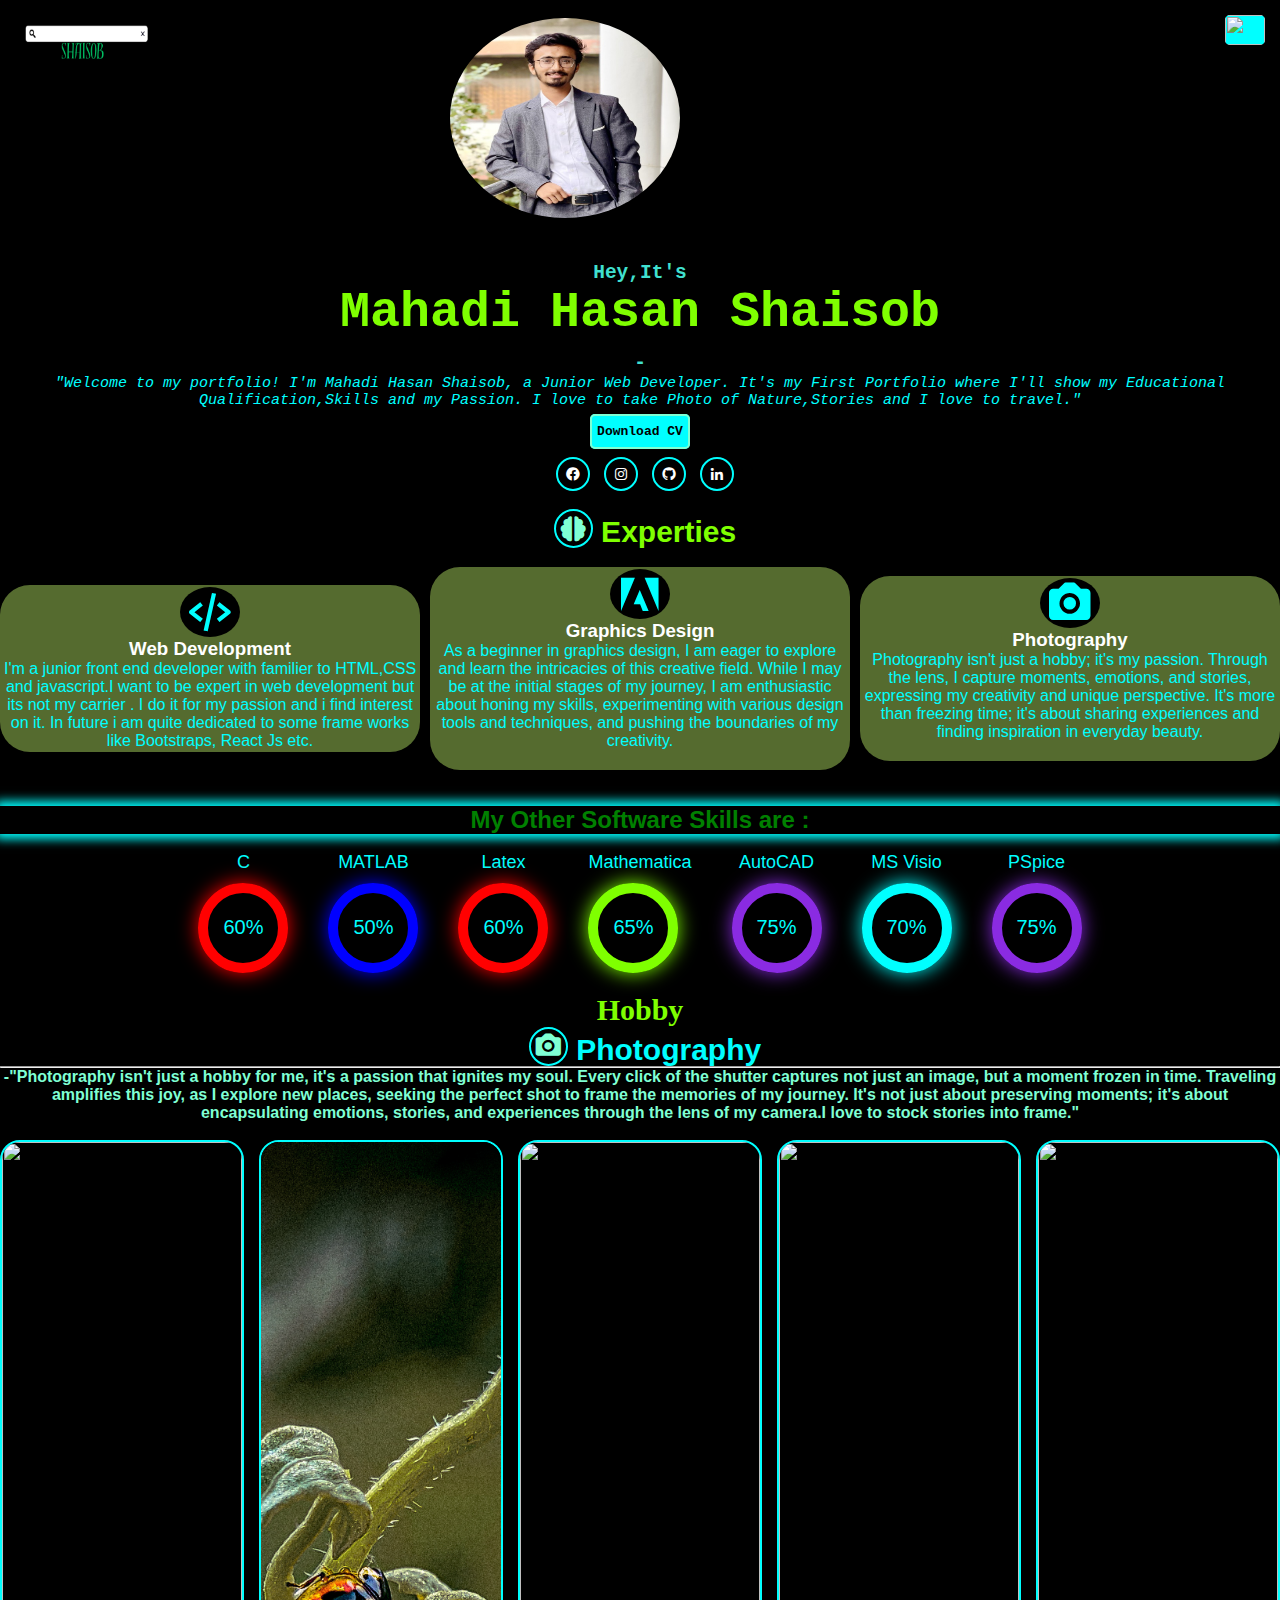
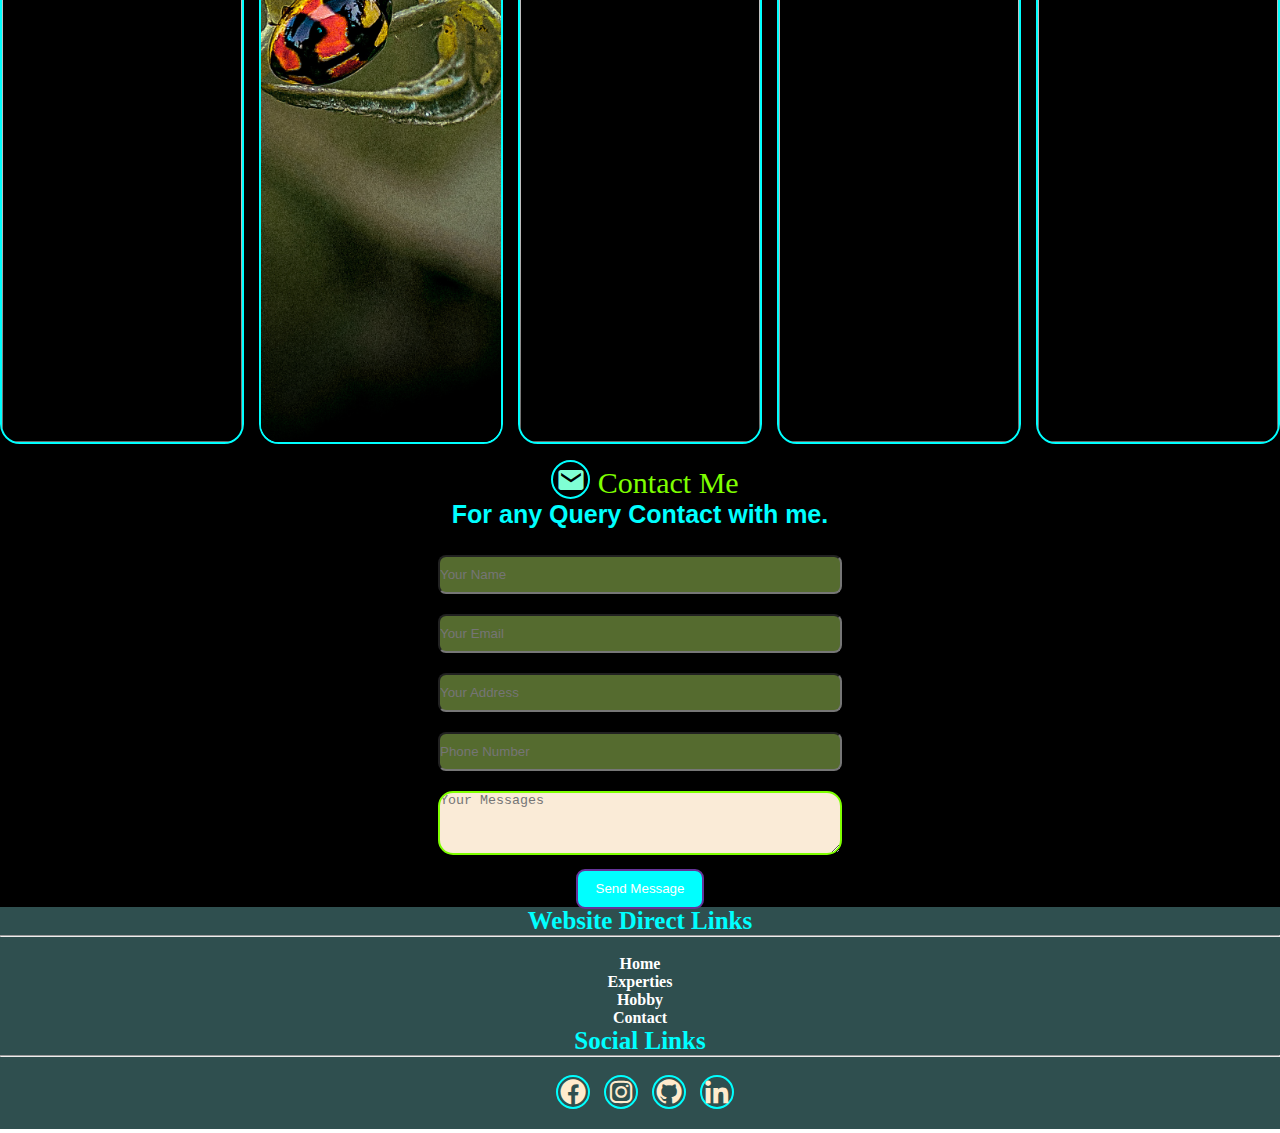
==== commit e0ef0c3e: "Add files via upload" ====
--- a/website.html
+++ b/website.html
@@ -57,7 +57,6 @@
       
       </div>
       <br>
-      
       <div class="services">
         <div class="service-box">
           <i class='bx bx-code-alt'></i>
@@ -86,12 +85,7 @@
         Photography isn't just a hobby; it's my passion. Through the lens, I capture moments, emotions, and stories, expressing my creativity and unique perspective. It's more than freezing time; it's about sharing experiences and finding inspiration in everyday beauty.
       </p>
       <br>
-      
-      
-      <div class="additional-text" style="display: none;">
-          <br>
-          Lorem ipsum dolor sit amet consectetur adipisicing elit. Sequi tempore repudiandae cumque aliquid officiis dolorem ?
-      </div>
+    
   </div>
       </div>
       <br>
@@ -235,6 +229,7 @@
           <a href="https://github.com/shoisob2004037" target="blank"><i class='bx bxl-github' ></i></a>
           <a href="https://www.linkedin.com/in/mahadi-hasan-shaisob-bb72892b9/" target="blank"><i class='bx bxl-linkedin' ></i></a>
         </div>
+        
       
       </div>
       
--- a/website.css
+++ b/website.css
@@ -114,6 +114,7 @@
 
 }
 @media screen and (max-width: 991px) {
+    
     .picture {
         margin-left: 50%;
         transform: translateX(-50%);
@@ -149,67 +150,39 @@
         height: 100vmax;
         background-color: black;
     }
-    .service-box {
-        width: 100%; /* Make all expertise sections full width */
-        height: auto; /* Allow height to adjust based on content */
-        margin-bottom: 20px; /* Add spacing between expertise sections */
+   
+      .skills {
+        flex-wrap: wrap;
+        align-items: center;
+        justify-content: center;
+        
       }
-    
-}
-@media screen and (max-width: 991px) {
-    .skills {
-      flex-wrap: wrap;
-      align-items: center;
-      justify-content: center;
       
-    }
-  
-    .skill {
-      flex-basis: 50%; /* Show two skills per row */
-      margin-bottom: 20px; /* Adjust spacing */
-      align-items: center;
-    }
-  
-    .skill-ring {
-      width: 50px; /* Decrease the width */
-      height: 50px; /* Decrease the height */
+      .skill {
+        flex-basis: 50%; /* Show two skills per row */
+        margin-bottom: 20px; /* Adjust spacing */
+        align-items: center;
+      }
+    
+      .skill-ring {
+        width: 50px; /* Decrease the width */
+        height: 50px; /* Decrease the height */
+        
+      }
+    
+      .skill-ring::after {
+        font-size: 16px; /* Decrease the font size */
+      }
+      .sk{
+          font-size: 20px;
+      }
+}
       
-    }
-  
-    .skill-ring::after {
-      font-size: 16px; /* Decrease the font size */
-    }
-    .sk{
-        font-size: 20px;
-    }
-    .footer{
-        margin-left: 0; /* Remove left margin */
-        padding-left: 0; /* Remove left padding */
-      }
-      .footer .col1 h3, .footer .col2 h3{
-        font-size: 15px;
-        margin: 0px;
-    }
-    .footer .col1 ul li a , .footer .col2 a{
-        font-size: 15px;
-       
-    }
-    .footer .col1{
-        margin-left: 0px;
-    }
-    footer p{
-        font-size: 18px;
-        
-    }
-    
-  }
   
   @media screen and (max-width: 770px) {
+    
     .banner-text h1 {
         font-size: 40px;
-    }
-    .footer p a i{
-      margin-left: 0px;
     }
     .skills {
       flex-wrap: wrap;
@@ -248,24 +221,21 @@
         font-size: 15px;
         color: aqua;
         margin-top:20px;
+        margin-left:0;
         text-align: center;
     }
     .footer .col1 ul li a{
         font-size: 15px;
-        margin-left:130px;
-        color: chartreuse;
-       
+        color:white;
+        margin-left: 0px;
+        
     }
     .footer .col2 a{
-      margin-left:100px;
-    }
-    .footer .col1{
-        margin-left: 0px;
-    }
-    footer p{
-        font-size: 18px;
-        margin-left:0;
-    }
+        font-size: 13px;
+        color:white;
+        
+    }
+    
 
     .banner-btn a {
         display: block;
@@ -485,9 +455,7 @@
     display: flex;
     justify-items: center;
     align-items: center;
-    grid-gap: 10px;
-    
-    
+    grid-gap: 10px;   
 }
 .service-box{
     flex: 1 1 18rem;
@@ -570,16 +538,22 @@
     color:black;
     
 }
+
 footer{
     background-color:darkslategray;
     margin-top: -60px;
     padding-bottom: 20px;
 }
 .footer{
-    display: flex;
-    gap: 100px;
-    margin-left: 190px;
+    display: block;
+    justify-content: center;
+    align-items: center;
+    text-align: center;
     font-family: Cambria, Cochin, Georgia, Times, 'Times New Roman', serif;
+}
+.footer .col1 ul li a:hover{
+    box-shadow:0 0 20px darkslategray;
+   
 }
 .col1 h3 , .col2 h3{
     font-size: 25px;
@@ -611,7 +585,6 @@
  }
 
  footer a{
-    
     text-decoration: none;
     
  }
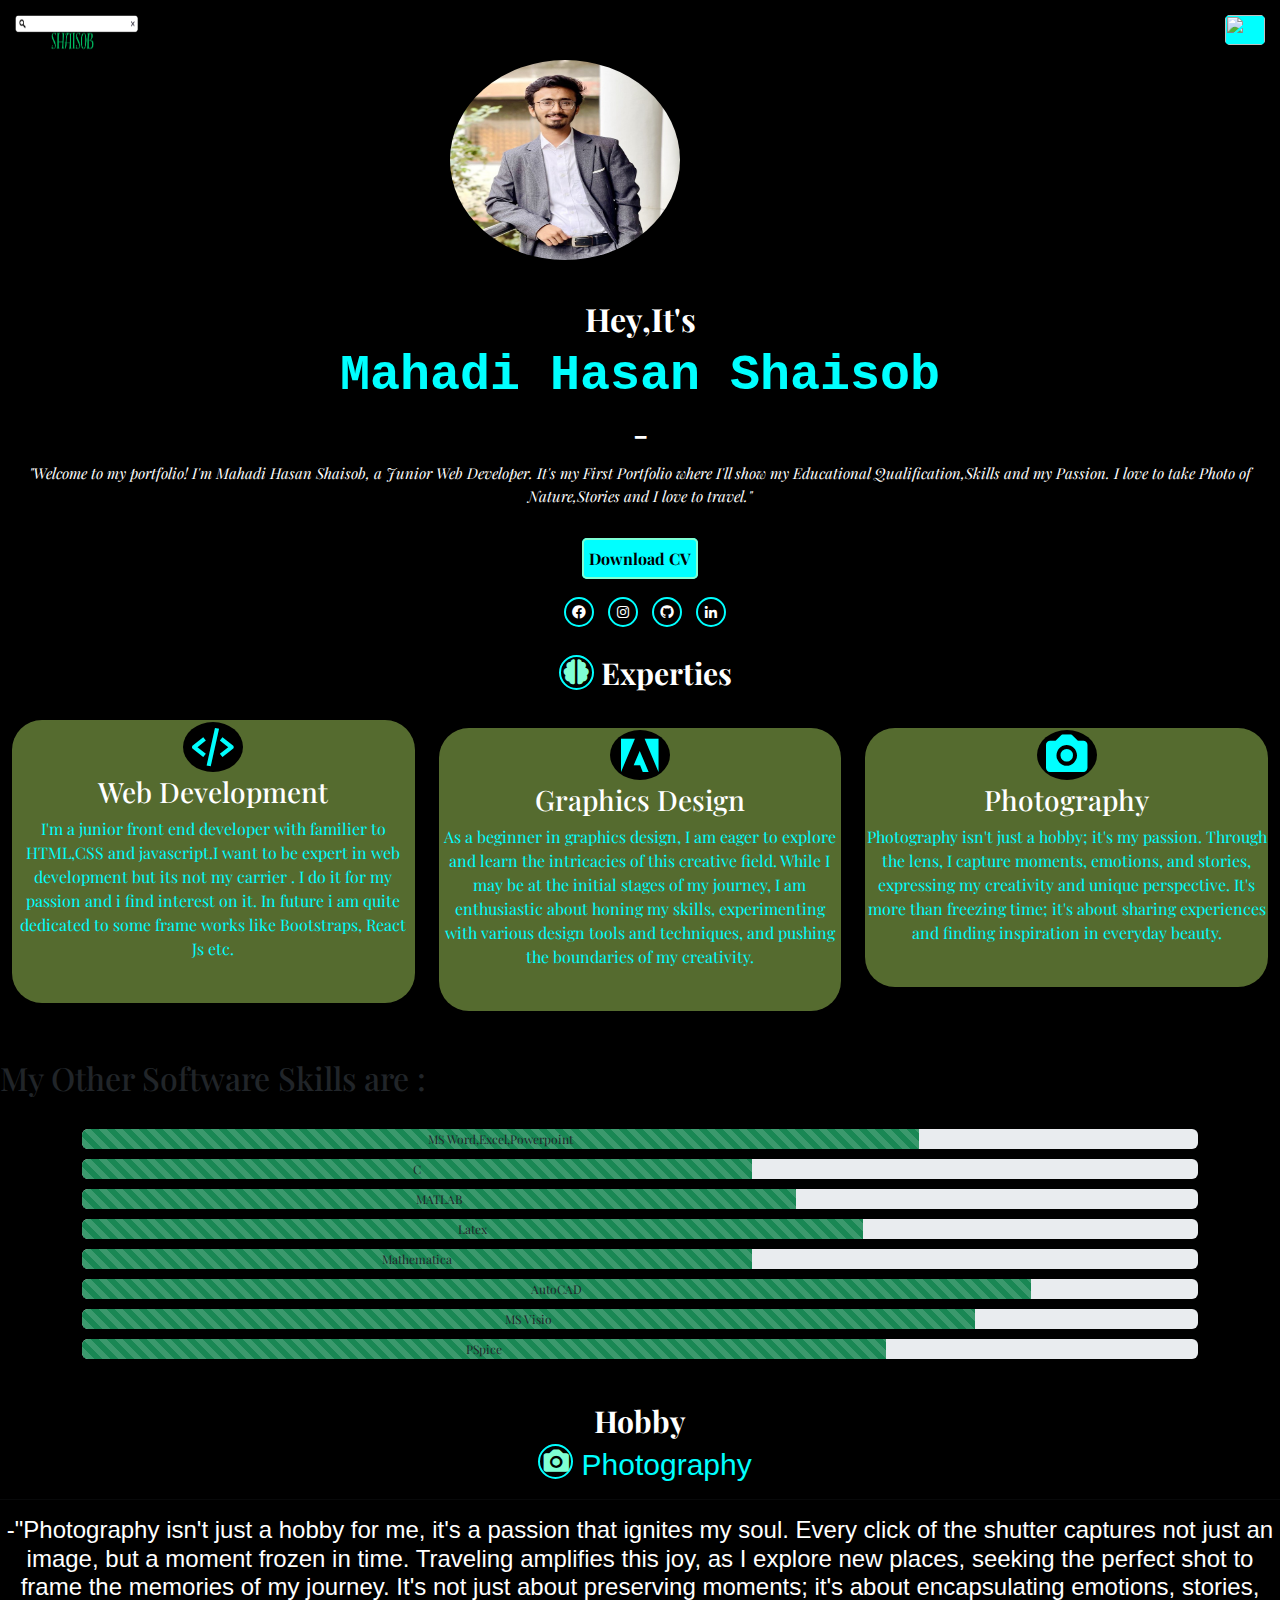
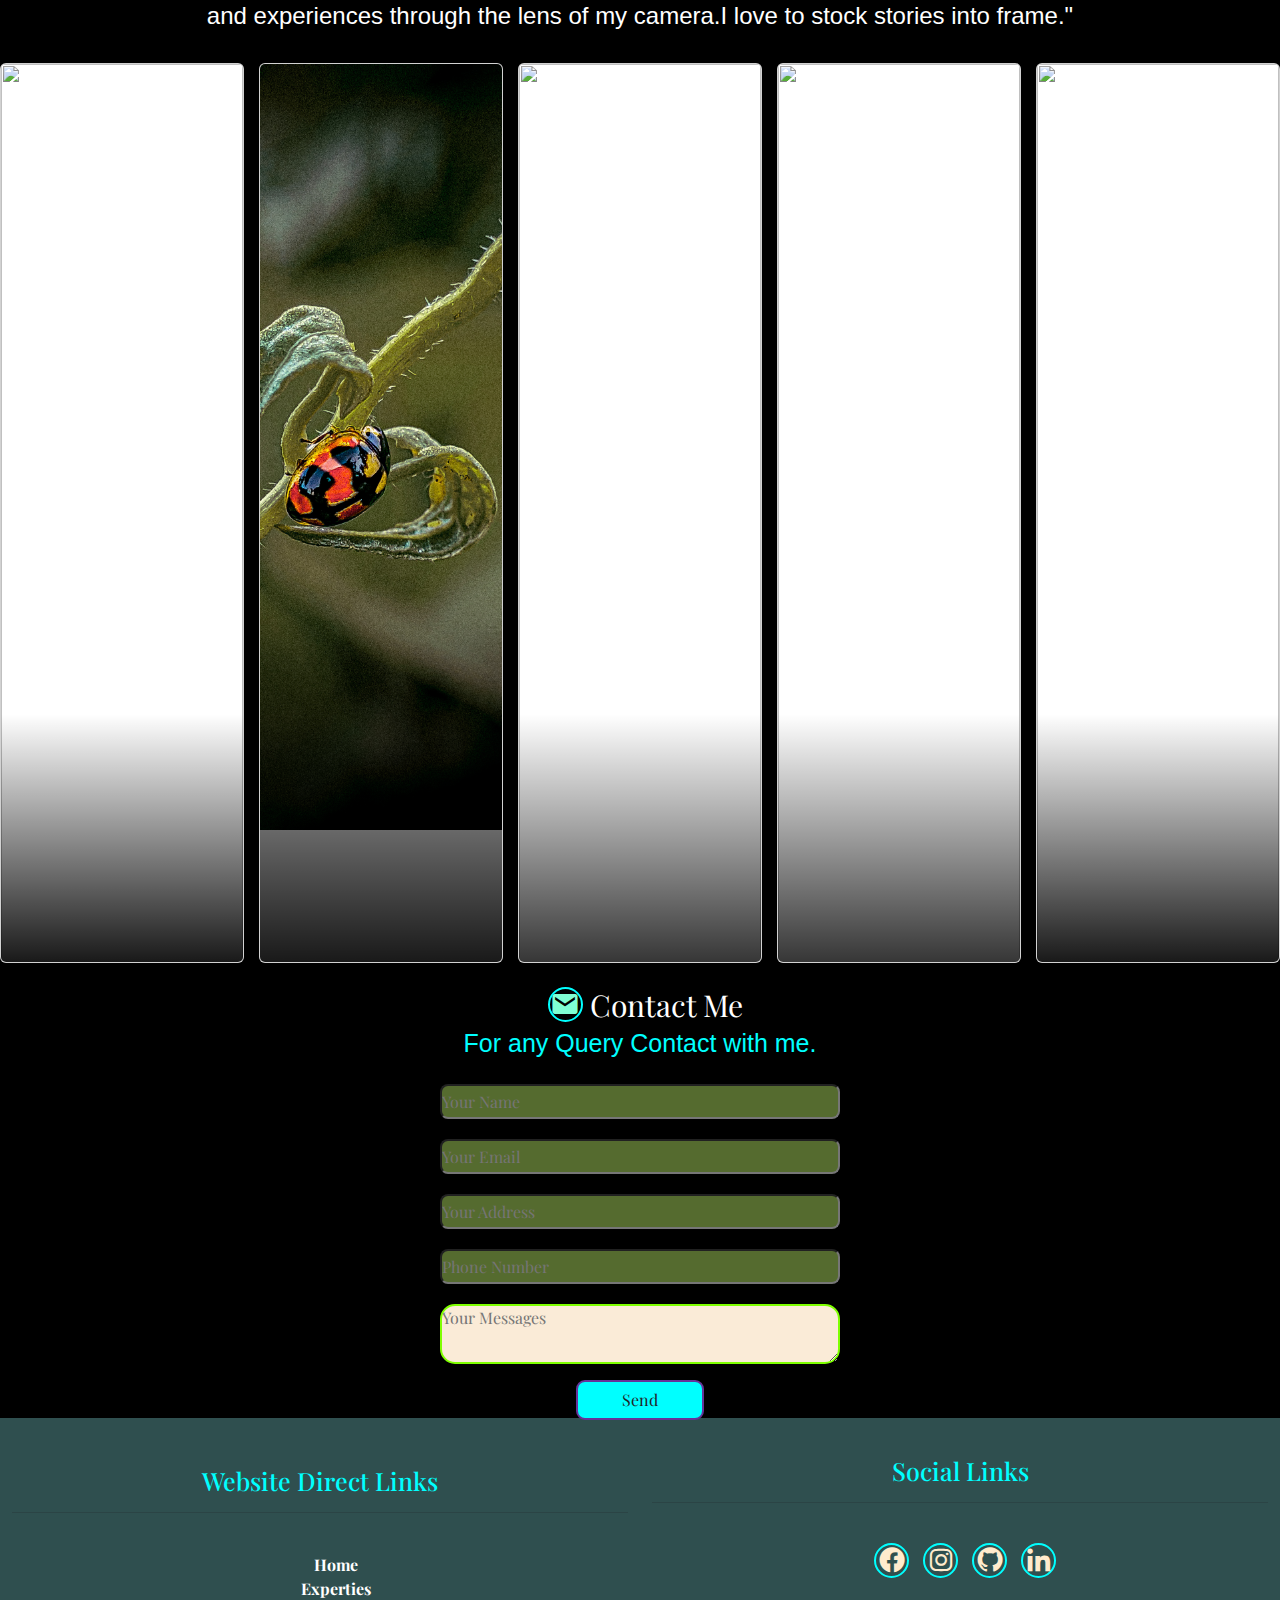
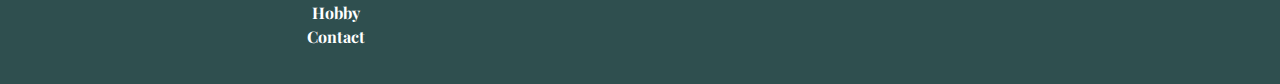
==== commit a5fcc63c: "Add files via upload" ====
--- a/website.html
+++ b/website.html
@@ -1,6 +1,6 @@
 <!DOCTYPE html>
 <html lang="en">
-<head>
+  <head>
     <meta charset="UTF-8">
     <meta name="viewport" content="width=device-width, initial-scale=1.0">
     <title>Portfolio</title>
@@ -10,9 +10,12 @@
     <script src="https://unpkg.com/typed.js@2.0.15/dist/typed.umd.js"></script>
     <link href='https://unpkg.com/boxicons@2.1.4/css/boxicons.min.css' rel='stylesheet'>
     <script src="https://cdn.jsdelivr.net/npm/kursor@0.0.14/dist/kursor.js"></script>
-    <link rel="stylesheet" href="https://unpkg.com/kursor/dist/kursor.css">
-    
+    <link href="https://cdn.jsdelivr.net/npm/bootstrap@5.3.3/dist/css/bootstrap.min.css" rel="stylesheet">
+    <script src="https://cdn.jsdelivr.net/npm/bootstrap@5.3.3/dist/js/bootstrap.bundle.min.js"></script>
+    <link href="https://fonts.googleapis.com/css2?family=Playfair+Display:wght@400;700&display=swap" rel="stylesheet">
 </head>
+
+
 <body>
     <section id="banner">
       <a href="#banner"> <img src="Shaisob.png"  alt="logo" class="logo"></a>
@@ -24,7 +27,7 @@
         <h2>-<span id="text"></span></h2>
         <p>"Welcome to my portfolio! I'm Mahadi Hasan Shaisob, a Junior Web Developer. It's my First Portfolio where I'll show my Educational Qualification,Skills and my Passion. I love to take Photo of Nature,Stories and I love to travel."</p>
         <br>
-        <a href="BubbleCV (3).pdf" download=""  class="cv">Download CV</a>
+        <a href="CV_of_Mahadi_Hasan_Shaisob (1).pdf" download=""  class="cv">Download CV</a>
       </div>
      <br>
       <div class="link">
@@ -53,79 +56,81 @@
 
     <section id="experties">
       <div class="title-text">
-        <p><i class='bx bxs-brain'></i> Experties</p>
-      
-      </div>
-      <br>
-      <div class="services">
-        <div class="service-box">
-          <i class='bx bx-code-alt'></i>
-          <h3>Web Development</h3>
-          <p>
-              I'm a junior front end developer with familier to HTML,CSS and javascript.I want to be expert in web development but its not my carrier . I do it for my passion and i find interest on it. In future i am quite dedicated to some frame works like Bootstraps, React Js etc.
-          <br>
-          
-          
-      </div>
-      
-      <div class="service-box">
-        <i class='bx bxl-adobe'></i>
-        <h3>Graphics Design</h3>
-        <p>
-          As a beginner in graphics design, I am eager to explore and learn the intricacies of this creative field. While I may be at the initial stages of my journey, I am enthusiastic about honing my skills, experimenting with various design tools and techniques, and pushing the boundaries of my creativity. 
-        </p>
-        <br>
-       
-        
-    </div>
-    <div class="service-box">
-      <i class='bx bxs-camera' ></i>
-      <h3>Photography</h3>
-      <p>
-        Photography isn't just a hobby; it's my passion. Through the lens, I capture moments, emotions, and stories, expressing my creativity and unique perspective. It's more than freezing time; it's about sharing experiences and finding inspiration in everyday beauty.
-      </p>
-      <br>
-    
-  </div>
+          <p><i class='bx bxs-brain'></i> Experties</p>
+      </div>
+      <br>
+      <div class="container-fluid">
+          <div class="row">
+              <div class="col-md-4 col-sm-12">
+                  <div class="service-box">
+                      <i class='bx bx-code-alt'></i>
+                      <h3>Web Development</h3>
+                      <p>
+                          I'm a junior front end developer with familier to HTML,CSS and javascript.I want to be expert in web development but its not my carrier . I do it for my passion and i find interest on it. In future i am quite dedicated to some frame works like Bootstraps, React Js etc.
+                      </p>
+                      <br>
+                  </div>
+              </div>
+              <div class="col-md-4 col-sm-12 pt-2">
+                  <div class="service-box">
+                      <i class='bx bxl-adobe'></i>
+                      <h3>Graphics Design</h3>
+                      <p>
+                          As a beginner in graphics design, I am eager to explore and learn the intricacies of this creative field. While I may be at the initial stages of my journey, I am enthusiastic about honing my skills, experimenting with various design tools and techniques, and pushing the boundaries of my creativity.
+                      </p>
+                      <br>
+                  </div>
+              </div>
+              <div class="col-md-4 col-sm-12 pt-2">
+                  <div class="service-box">
+                      <i class='bx bxs-camera'></i>
+                      <h3>Photography</h3>
+                      <p>
+                          Photography isn't just a hobby; it's my passion. Through the lens, I capture moments, emotions, and stories, expressing my creativity and unique perspective. It's more than freezing time; it's about sharing experiences and finding inspiration in everyday beauty.
+                      </p>
+                      <br>
+                  </div>
+              </div>
+          </div>
+      </div>
+  
+  
       </div>
       <br>
       <br>
       <h2 class="sk">My Other Software Skills are : </h2>
       <br>
-      <div class="skills">
-        <div class="skill">
-          <div class="skill-name">C</div>
-          <div class="skill-ring" data-percent="60"></div>
-        </div>
-        <div class="skill">
-          <div class="skill-name">MATLAB</div>
-          <div class="skill-ring" data-percent="50"></div>
-        </div>
-        <div class="skill">
-          <div class="skill-name">Latex</div>
-          <div class="skill-ring" data-percent="60"></div>
-        </div>
-        <div class="skill">
-          <div class="skill-name">Mathematica</div>
-          <div class="skill-ring" data-percent="65"></div>
-        </div>
-        <div class="skill">
-          <div class="skill-name">AutoCAD</div>
-          <div class="skill-ring" data-percent="75"></div>
-        </div>
-        <div class="skill">
-          <div class="skill-name">MS Visio</div>
-          <div class="skill-ring" data-percent="70"></div>
-        </div>
-        <div class="skill">
-          <div class="skill-name">PSpice</div>
-          <div class="skill-ring" data-percent="75"></div>
-        </div>
-      </div>
-
+
+
+<div class="container">
+  <div class="progress" style="height:20px; margin-bottom: 10px;">
+    <div class="progress-bar bg-success progress-bar-animated progress-bar-striped text-dark" style="width:75%;">MS Word,Excel,Powerpoint</div>
+  </div>
+  <div cla
+  <div class="progress" style="height:20px; margin-bottom: 10px;">
+    <div class="progress-bar bg-success progress-bar-animated progress-bar-striped text-dark" style="width:60%;">C</div>
+  </div>
+  <div class="progress" style="height:20px; margin-bottom: 10px;">
+    <div class="progress-bar bg-success progress-bar-animated progress-bar-striped text-dark" style="width:64%;">MATLAB</div>
+  </div>
+  <div class="progress" style="height:20px; margin-bottom: 10px;">
+    <div class="progress-bar bg-success progress-bar-animated progress-bar-striped text-dark" style="width:70%;">Latex</div>
+  </div>
+  <div class="progress" style="height:20px; margin-bottom: 10px;">
+    <div class="progress-bar bg-success progress-bar-animated progress-bar-striped text-dark" style="width:60%;">Mathematica</div>
+  </div>
+  <div class="progress" style="height:20px; margin-bottom: 10px;">
+    <div class="progress-bar bg-success progress-bar-animated progress-bar-striped text-dark" style="width:85%;">AutoCAD</div>
+  </div>
+  <div class="progress" style="height:20px; margin-bottom: 10px;">
+    <div class="progress-bar bg-success progress-bar-animated progress-bar-striped text-dark" style="width:80%;">MS Visio</div>
+  </div>
+  <div class="progress" style="height:20px;">
+    <div class="progress-bar bg-success progress-bar-animated progress-bar-striped text-dark" style="width:72%;">PSpice</div>
+  </div>
+</div>
+</div>
     </section>
-
-    
     <section id="photo">
       <div class="photo-head">
         <p>Hobby</p>
@@ -196,44 +201,48 @@
         <h2>For any Query Contact with me. </h2>
       </div>
       <form action="https://api.web3forms.com/submit" method="POST">
-        <input type="hidden" name="access_key" value="917a480c-fcb9-4d50-a1c1-10dae9e3d084">
+        <input type="hidden" name="access_key" value="49cbfe00-01ee-4fe3-ba7b-2bacf3cd14b5">
         <input type="text"  name="name" required placeholder="Your Name">
         <input type="text"  name="email" required placeholder="Your Email">
         <input type="text" name="address" required placeholder="Your Address">
         <input type="text" name="phone" required placeholder="Phone Number">
         <textarea name="message" cols="10" rows="10" required placeholder="Your Messages"></textarea>
         <div class="contact-btn">
-          <button type="submit" class="btn">Send Message</button>
+          <button type="submit" class="btn">Send</button>
         </div>
       </form>
      </section>
      <footer>
-      <div class="footer">
-        <div class="col1">
-          <h3>Website Direct Links</h3>
-          <hr>
-          <br>
-          <ul>
-            <li><a href="#banner">Home</a> </li>
-            <li><a href="#experties">Experties</a> </li>
-            <li><a href="#photo">Hobby</a> </li>
-            <li><a href="#contact">Contact</a> </li>
-          </ul>
-        </div>
-        <div class="col2">
-          <h3>Social Links</h3>
-          <hr>
-          <br>
-          <a href="https://www.facebook.com/hasan.shoisob" target="_blank"><i class='bx bxl-facebook-circle'></i></a>
-          <a href="https://www.instagram.com/_shoisob_is_here_/" target="blank"><i class='bx bxl-instagram'></i></a>
-          <a href="https://github.com/shoisob2004037" target="blank"><i class='bx bxl-github' ></i></a>
-          <a href="https://www.linkedin.com/in/mahadi-hasan-shaisob-bb72892b9/" target="blank"><i class='bx bxl-linkedin' ></i></a>
-        </div>
-        
-      
-      </div>
-      
-     </footer>
+      <div class="container-fluid">
+          <div class="row footer">
+              <div class="col-md-6 col-sm-12 mt-5">
+                  <div class="col1">
+                      <h3>Website Direct Links</h3>
+                      <hr>
+                      <br>
+                      <ul>
+                          <li><a href="#banner">Home</a></li>
+                          <li><a href="#experties">Experties</a></li>
+                          <li><a href="#photo">Hobby</a></li>
+                          <li><a href="#contact">Contact</a></li>
+                      </ul>
+                  </div>
+              </div>
+              <div class="col-md-6 col-sm-12 mb-5">
+                  <div class="col2">
+                      <h3>Social Links</h3>
+                      <hr>
+                      <br>
+                      <a href="https://www.facebook.com/hasan.shoisob" target="_blank"><i class='bx bxl-facebook-circle'></i></a>
+                      <a href="https://www.instagram.com/_shoisob_is_here_/" target="_blank"><i class='bx bxl-instagram'></i></a>
+                      <a href="https://github.com/shoisob2004037" target="_blank"><i class='bx bxl-github'></i></a>
+                      <a href="https://www.linkedin.com/in/mahadi-hasan-shaisob-bb72892b9/" target="_blank"><i class='bx bxl-linkedin'></i></a>
+                  </div>
+              </div>
+          </div>
+      </div>
+  </footer>
+  
      
      
 
--- a/website.css
+++ b/website.css
@@ -1,6 +1,7 @@
 *{
     margin: 0px;
     padding: 0px;
+    font-family: 'Playfair Display', serif;
     
     
 }
@@ -18,10 +19,9 @@
 .logo {
     width: 150px;
     height: 60px;
-    position: fixed;
-    top: 10px; /* Adjust as needed */
-    left: 10px; /* Adjust as needed */
-    z-index: 9999; /* Ensure it's on top of other content */
+    top: 10px; 
+    left: 10px; 
+    
 }
 
 .picture{
@@ -43,17 +43,17 @@
 .banner-text h1{
     font-size: 50px;
     font-weight: bolder;
-    color: chartreuse;
+    color: aqua;
     font-family: monospace;
 }
 .banner-text p{
     font-size: 15px;
-    color:aqua;
+    color:white;
     font-style: italic;
 
 }
 .banner-text h2{
-    color:turquoise;
+    color:white;
     font-weight: bolder;
 }
 .banner-text span{
@@ -217,24 +217,7 @@
     .sk{
         font-size: 20px;
     }
-      .footer .col1 h3, .footer .col2 h3{
-        font-size: 15px;
-        color: aqua;
-        margin-top:20px;
-        margin-left:0;
-        text-align: center;
-    }
-    .footer .col1 ul li a{
-        font-size: 15px;
-        color:white;
-        margin-left: 0px;
-        
-    }
-    .footer .col2 a{
-        font-size: 13px;
-        color:white;
-        
-    }
+    
     
 
     .banner-btn a {
@@ -258,7 +241,7 @@
     margin:auto;
     font-size: 30px;
     font-weight: bold;
-    color:chartreuse;
+    color:white;
     position: relative;
     z-index: 1;
     display: inline-block;
@@ -351,8 +334,9 @@
 .photo-head p{
     margin:auto;
     font-size: 30px;
+    margin-top: 20px;
     font-weight: bold;
-    color:chartreuse;
+    color:white;
     position: relative;
     z-index: 1;
     display: inline-block;
@@ -363,7 +347,7 @@
 
 }
 .photo-head h4{
-    color:aquamarine;
+    color:white;
     font-family:'Gill Sans', 'Gill Sans MT', Calibri, 'Trebuchet MS', sans-serif;
 }
 
@@ -380,7 +364,7 @@
 .c-head p{
     margin:auto;
     font-size: 30px;
-    color:chartreuse;
+    color:white;
     text-align: center;
     
 }
@@ -462,9 +446,7 @@
     padding: 2px 1px 2px;
     text-align: center;
     border-radius: 30px;
-    background-color:darkolivegreen;
-
-    
+    background-color:darkolivegreen; 
 }
 .service-box i{
     font-size: 50px;
@@ -573,8 +555,8 @@
 
 
 footer a i{
-    width: 30px;
-    height: 30px;
+    width: 35px;
+    height: 35px;
     background: transparent;
     border: 2px solid aqua;
     border-radius: 50%; 
@@ -594,89 +576,4 @@
     box-shadow: 0 0 20px aqua;
  }
 
-
- .skills {
-    display: flex;
-    justify-content: center;
-  }
-  
-  .skill {
-    text-align: center;
-    margin: 0 20px;
-  }
-  
-  .skill-name {
-    color: aqua;
-    font-size: 18px;
-    margin-bottom: 10px;
-  }
-  
-  .skill-ring {
-    position: relative;
-    width: 70px;
-    height: 70px;
-    border-radius: 50%;
-    background-color: transparent;
-    border: 10px solid transparent; /* Transparent border */
-    display: flex;
-    justify-content: center;
-    align-items: center;
-  }
-  
-  .sk{
-    color:green;
-    text-align: center;
-    box-shadow: 0 0 10px 5px aqua;
-    
-  }
-  .skill-ring::after {
-    content: attr(data-percent) '%';
-    font-size: 20px;
-    color: aqua;
-  }
-  
-  [data-percent='60'] {
-    border: 10px solid red; 
-    box-shadow: 0 0 20px red;
-  }
-    
-  [data-percent='50'] {
-    border: 10px solid blue; 
-    box-shadow: 0 0 20px blue;
-  }
-  [data-percent='65'] {
-    border: 10px solid chartreuse; 
-    box-shadow: 0 0 20px chartreuse;
-  }
-  [data-percent='75'] {
-    border: 10px solid blueviolet; 
-    box-shadow: 0 0 20px blueviolet;
-  }
-  [data-percent='70'] {
-    border: 10px solid aqua; 
-    box-shadow: 0 0 20px aqua;
-  }
-
-
-
-
-  [data-percent='60']:hover{
-    border: 10px solid black; 
-    box-shadow: 0 0 20px whitesmoke;
-  }
-  [data-percent='50']:hover{
-    border: 10px solid white; 
-    box-shadow: 0 0 20px yellowgreen;
-  }
-  [data-percent='65']:hover{
-    
-    box-shadow: 0 0 30px white;
-  }
-  [data-percent='75']:hover{
-    border:10px solid burlywood ;
-    box-shadow: 0 0 30px white;
-  }
-  [data-percent='70']:hover{
-    border:10px solid red;
-    box-shadow: 0 0 30px white;
-  }+ 